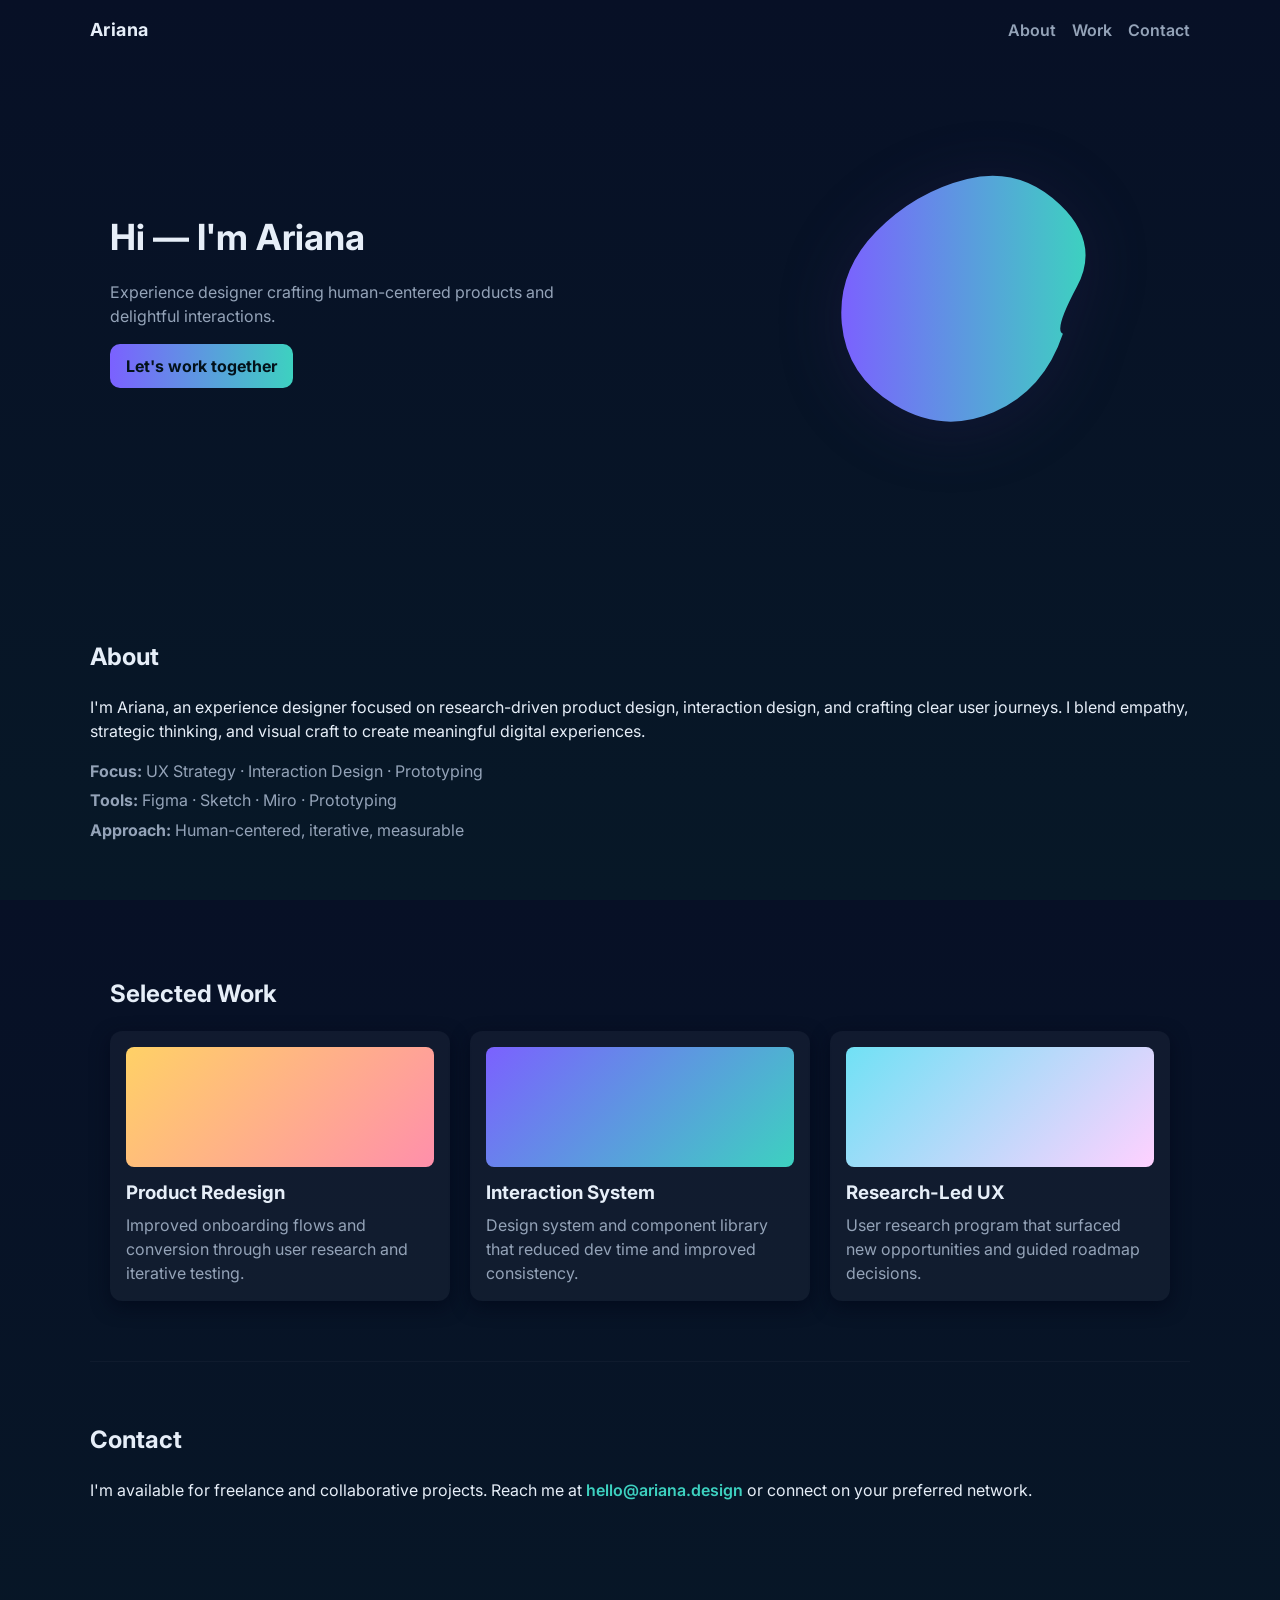
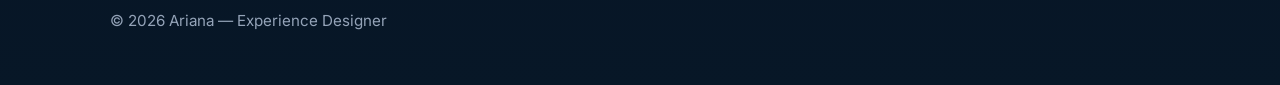
==== index.html @ f74303f0 "first commit" ====
<!doctype html>
<html lang="en">
<head>
	<meta charset="utf-8">
	<meta name="viewport" content="width=device-width, initial-scale=1">
	<title>Ariana — Experience Designer</title>
	<link href="https://fonts.googleapis.com/css2?family=Inter:wght@300;400;600;800&display=swap" rel="stylesheet">
	<link rel="stylesheet" href="css/style.css">
	<meta name="description" content="Ariana — Experience Designer. Human-centered product design, UX strategy, and interaction design.">
</head>
<body>
	<header class="site-header">
		<nav class="nav container">
			<div class="brand">Ariana</div>
			<ul class="nav-links">
				<li><a href="about.html">About</a></li>
				<li><a href="work/index.html">Work</a></li>
				<li><a href="contact.html">Contact</a></li>
			</ul>
		</nav>

		<section class="hero">
			<div class="container hero-inner">
				<div class="hero-copy">
					<h1>Hi — I'm Ariana</h1>
					<p class="lede">Experience designer crafting human-centered products and delightful interactions.</p>
					  <p><a class="btn" href="contact.html">Let's work together</a></p>
				</div>
				<div class="hero-art" aria-hidden="true">
					<svg viewBox="0 0 600 600" xmlns="http://www.w3.org/2000/svg" class="blob">
						<defs>
							<linearGradient id="g" x1="0" x2="1">
								<stop offset="0" stop-color="#7b61ff" />
								<stop offset="1" stop-color="#3dd1c0" />
							</linearGradient>
						</defs>
						<path fill="url(#g)" d="M421.5,344.5Q390,439,306,475.5Q222,512,141.5,463.5Q61,415,53,328Q45,241,110,174.5Q175,108,262,86.5Q349,65,416.5,129Q484,193,445,266Q406,339,421.5,344.5Z"/>
					</svg>
				</div>
			</div>
		</section>
	</header>

	<main>
		<section id="about" class="about container">
			<h2>About</h2>
			<p>I'm Ariana, an experience designer focused on research-driven product design, interaction design, and crafting clear user journeys. I blend empathy, strategic thinking, and visual craft to create meaningful digital experiences.</p>
			<ul class="about-list">
				<li><strong>Focus:</strong> UX Strategy · Interaction Design · Prototyping</li>
				<li><strong>Tools:</strong> Figma · Sketch · Miro · Prototyping</li>
				<li><strong>Approach:</strong> Human-centered, iterative, measurable</li>
			</ul>
		</section>

		<section id="work" class="work">
			<div class="container">
				<h2>Selected Work</h2>
				<div class="grid">
					<article class="card">
						<div class="card-visual" style="background: linear-gradient(135deg,#ffd166,#ff8fab);"></div>
						<h3>Product Redesign</h3>
						<p>Improved onboarding flows and conversion through user research and iterative testing.</p>
					</article>

					<article class="card">
						<div class="card-visual" style="background: linear-gradient(135deg,#7b61ff,#3dd1c0);"></div>
						<h3>Interaction System</h3>
						<p>Design system and component library that reduced dev time and improved consistency.</p>
					</article>

					<article class="card">
						<div class="card-visual" style="background: linear-gradient(135deg,#70e1f5,#ffd1ff);"></div>
						<h3>Research-Led UX</h3>
						<p>User research program that surfaced new opportunities and guided roadmap decisions.</p>
					</article>
				</div>
			</div>
		</section>

		<section id="contact" class="contact container">
			<h2>Contact</h2>
			<p>I'm available for freelance and collaborative projects. Reach me at <a href="mailto:hello@ariana.design">hello@ariana.design</a> or connect on your preferred network.</p>
		</section>
	</main>

	<footer class="site-footer">
		<div class="container">© <span id="year">2026</span> Ariana — Experience Designer</div>
	</footer>

</body>
</html>
---- css/style.css ----
:root{
  --bg:#0f1724;
  --card:#0b1220;
  --muted:#94a3b8;
  --accent1:#7b61ff;
  --accent2:#3dd1c0;
  --glass: rgba(255,255,255,0.04);
  --max-width:1100px;
  font-family: 'Inter', system-ui, -apple-system, 'Segoe UI', Roboto, 'Helvetica Neue', Arial;
}
*{box-sizing:border-box}
html,body{height:100%}
body{
  margin:0;
  background: linear-gradient(180deg,#071026 0%, #071827 100%);
  color:#e6eef8;
  -webkit-font-smoothing:antialiased;
  -moz-osx-font-smoothing:grayscale;
  line-height:1.5;
}
.container{max-width:var(--max-width);margin:0 auto;padding:1.25rem}
.nav{display:flex;align-items:center;justify-content:space-between;padding:1rem 0}
.brand{font-weight:700;font-size:1.125rem;letter-spacing:0.4px}
.nav-links{list-style:none;margin:0;padding:0;display:flex;gap:1rem}
.nav-links a{color:var(--muted);text-decoration:none;font-weight:600}
.nav-links a:hover{color:var(--accent2)}

.hero{padding:3rem 0 4rem}
.hero-inner{display:grid;grid-template-columns:1fr 360px;gap:2rem;align-items:center}
.hero-copy h1{font-size:2.25rem;margin:0 0 0.5rem}
.lede{color:var(--muted);max-width:48ch}
.btn{display:inline-block;padding:0.65rem 1rem;background:linear-gradient(90deg,var(--accent1),var(--accent2));color:#03121a;border-radius:10px;text-decoration:none;font-weight:700}
.btn:hover{transform:translateY(-3px)}
.hero-art{display:flex;justify-content:center}
.blob{width:100%;height:auto;max-width:360px;filter:drop-shadow(0 8px 30px rgba(40,30,80,0.35))}

.about{padding:3rem 0}
.about-list{margin:1rem 0 0;padding:0;list-style:none;color:var(--muted)}
.about-list li{margin:0.35rem 0}

.work{padding:2.5rem 0}
.grid{display:grid;grid-template-columns:repeat(3,1fr);gap:1.25rem;margin-top:1rem}
.card{background:var(--glass);border-radius:12px;padding:1rem;box-shadow:0 6px 18px rgba(2,6,23,0.6);transition:transform .28s,box-shadow .28s}
.card:hover{transform:translateY(-6px);box-shadow:0 18px 40px rgba(2,6,23,0.6)}
.card-visual{height:120px;border-radius:8px;margin-bottom:0.75rem}
.card h3{margin:0 0 0.35rem}
.card p{margin:0;color:var(--muted)}

.contact{padding:2.5rem 0;border-top:1px solid rgba(255,255,255,0.03)}
.contact a{color:var(--accent2);text-decoration:none;font-weight:600}

.site-footer{padding:2rem 0;color:var(--muted);font-size:0.95rem}

@media (max-width:900px){
  .hero-inner{grid-template-columns:1fr}
  .grid{grid-template-columns:repeat(2,1fr)}
}
@media (max-width:600px){
  .nav-links{display:none}
  .grid{grid-template-columns:1fr}
  .hero{padding:2rem 0}
  .hero-copy h1{font-size:1.6rem}
}

/* small accessibility tweak: focus states */
a:focus{outline:3px solid rgba(125,100,255,0.24);outline-offset:3px}
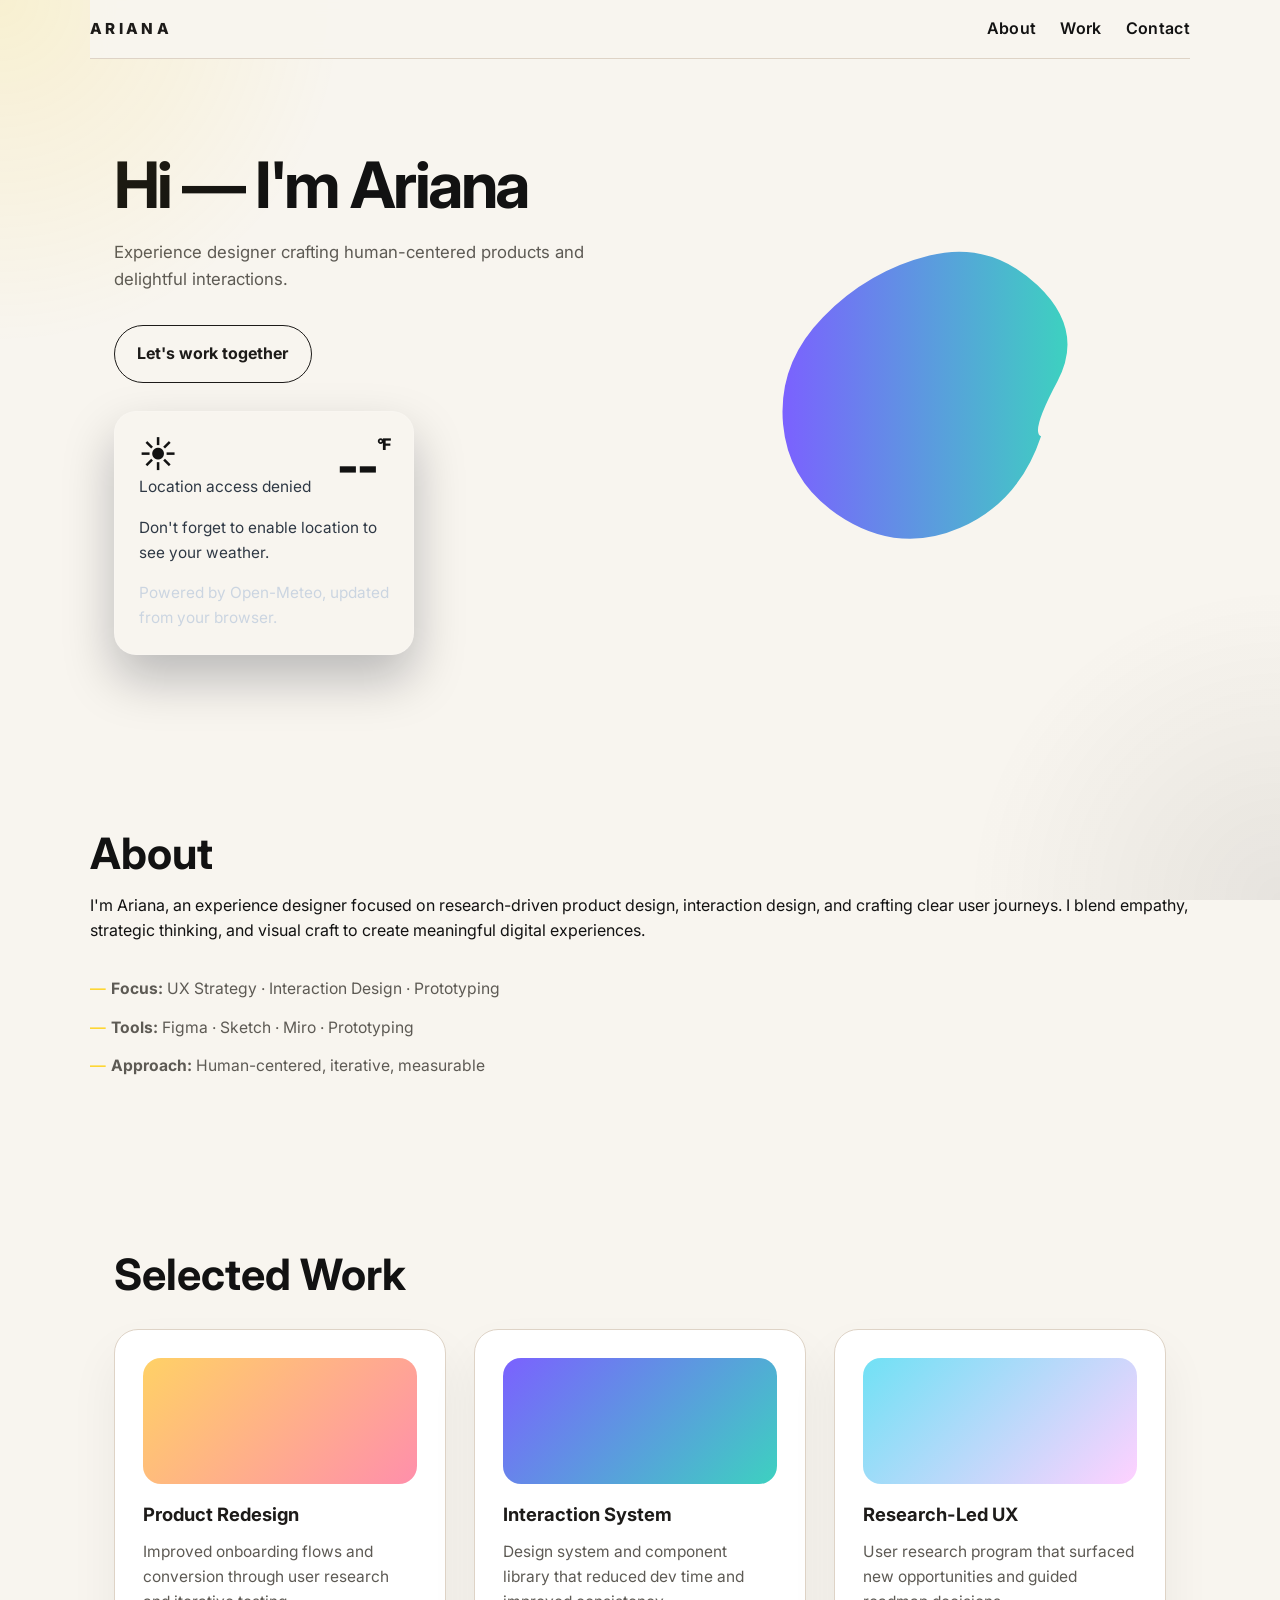
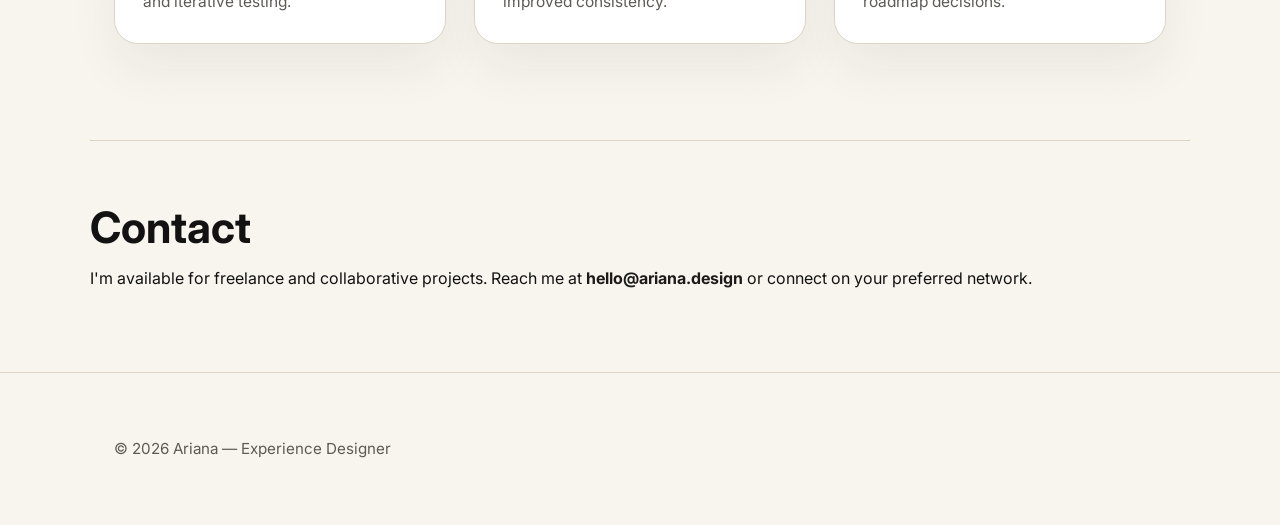
==== commit 9f2b56e8: "Update styles and add weather widget functionality" ====
--- a/index.html
+++ b/index.html
@@ -7,6 +7,18 @@
 	<link href="https://fonts.googleapis.com/css2?family=Inter:wght@300;400;600;800&display=swap" rel="stylesheet">
 	<link rel="stylesheet" href="css/style.css">
 	<meta name="description" content="Ariana — Experience Designer. Human-centered product design, UX strategy, and interaction design.">
+	<style>
+		.weather-card{background:rgba(255,255,255,.05);border:1px solid rgba(255,255,255,.08);border-radius:22px;padding:1.5rem;max-width:300px;box-shadow:0 24px 50px rgba(2,6,23,0.25);}
+		.weather-top{display:flex;justify-content:space-between;align-items:flex-start;gap:1rem;}
+		.weather-emoji{font-size:2.3rem;line-height:1;display:block;}
+		.weather-summary{color:#2f3945;font-size:0.97rem;margin-top:0.15rem;display:block;max-width:220px;}
+		.weather-temp{font-size:3rem;font-weight:800;letter-spacing:-0.04em;line-height:1;}
+		.weather-temp sup{font-size:1rem;vertical-align:text-top;}
+		#weather-location{color:#2f3945;font-size:0.96rem;margin:1rem 0 0;}
+		.weather-card p:not(#weather-location){margin:1rem 0 0;color:#cbd5e1;}
+		.weather-note{color:#94a3b8;font-size:0.78rem;margin-top:0.9rem;}
+		@media (max-width:900px){.weather-card{max-width:none;}}
+	</style>
 </head>
 <body>
 	<header class="site-header">
@@ -24,7 +36,18 @@
 				<div class="hero-copy">
 					<h1>Hi — I'm Ariana</h1>
 					<p class="lede">Experience designer crafting human-centered products and delightful interactions.</p>
-					  <p><a class="btn" href="contact.html">Let's work together</a></p>
+					<p><a class="btn" href="contact.html">Let's work together</a></p>
+					<div class="weather-card" id="weather-card">
+						<div class="weather-top">
+							<div>
+								<span class="weather-emoji" id="weather-emoji">☀️</span>
+								<span class="weather-summary" id="weather-summary">Checking the weather...</span>
+							</div>
+							<div class="weather-temp"><span id="weather-temp">--</span><sup>°F</sup></div>
+						</div>
+						<p id="weather-location">Allow location access to show your local forecast.</p>
+						<p class="weather-note">Powered by Open-Meteo, updated from your browser.</p>
+					</div>
 				</div>
 				<div class="hero-art" aria-hidden="true">
 					<svg viewBox="0 0 600 600" xmlns="http://www.w3.org/2000/svg" class="blob">
@@ -86,6 +109,78 @@
 	<footer class="site-footer">
 		<div class="container">© <span id="year">2026</span> Ariana — Experience Designer</div>
 	</footer>
+	<script>
+		(function(){
+			const status = document.getElementById('weather-summary');
+			const emoji = document.getElementById('weather-emoji');
+			const temp = document.getElementById('weather-temp');
+			const locationLine = document.getElementById('weather-location');
 
+			function updateWeather(temperature, code) {
+				if(temp) temp.textContent = Math.round(temperature);
+				if(emoji) emoji.textContent = getEmoji(code);
+				if(status) status.textContent = getLabel(code);
+			}
+
+			function setMessage(message) {
+				if(status) status.textContent = message;
+			}
+
+			function setLocation(message) {
+				if(locationLine) locationLine.textContent = message;
+			}
+
+			function getEmoji(code) {
+				if(code === 0) return '☀️';
+				if(code >= 1 && code <= 3) return '⛅';
+				if(code >= 45 && code <= 48) return '🌫️';
+				if((code >= 51 && code <= 67) || (code >= 80 && code <= 82)) return '🌧️';
+				if(code >= 71 && code <= 77) return '❄️';
+				if(code >= 95) return '⛈️';
+				return '🌤️';
+			}
+
+			function getLabel(code) {
+				if(code === 0) return 'Clear skies';
+				if(code >= 1 && code <= 3) return 'Partly cloudy';
+				if(code >= 45 && code <= 48) return 'Foggy';
+				if(code >= 51 && code <= 67) return 'Showers';
+				if(code >= 71 && code <= 77) return 'Snowy';
+				if(code >= 80 && code <= 82) return 'Rain showers';
+				if(code >= 95) return 'Thunderstorms';
+				return 'Current conditions';
+			}
+
+			if(!navigator.geolocation) {
+				setMessage('Geolocation not supported');
+				setLocation('Your browser does not support location services.');
+				return;
+			}
+
+			navigator.geolocation.getCurrentPosition(async function(position) {
+				const lat = position.coords.latitude.toFixed(4);
+				const lon = position.coords.longitude.toFixed(4);
+				setLocation(`Lat ${lat}, Lon ${lon}`);
+				try {
+					const url = `https://api.open-meteo.com/v1/forecast?latitude=${lat}&longitude=${lon}&current_weather=true&temperature_unit=fahrenheit`;
+					const response = await fetch(url);
+					const data = await response.json();
+					if(data && data.current_weather) {
+						updateWeather(data.current_weather.temperature, data.current_weather.weathercode);
+					} else {
+						setMessage('Weather unavailable');
+					}
+				} catch (error) {
+					setMessage('Unable to load weather');
+					setLocation('Try reloading or allowing location.');
+					console.error(error);
+				}
+			}, function(error) {
+				setMessage('Location access denied');
+				setLocation("Don't forget to enable location to see your weather.");
+				console.error(error);
+			}, {timeout:10000});
+		})();
+	</script>
 </body>
 </html>
--- a/css/style.css
+++ b/css/style.css
@@ -1,66 +1,93 @@
 :root{
-  --bg:#0f1724;
-  --card:#0b1220;
-  --muted:#94a3b8;
-  --accent1:#7b61ff;
-  --accent2:#3dd1c0;
-  --glass: rgba(255,255,255,0.04);
+  --bg:#f8f5ef;
+  --surface:#ffffff;
+  --surface-soft:#f4efe3;
+  --border:#ded3c6;
+  --text:#121212;
+  --muted:#5d5a54;
+  --accent:#ffce00;
+  --accent-dark:#1d1b19;
   --max-width:1100px;
-  font-family: 'Inter', system-ui, -apple-system, 'Segoe UI', Roboto, 'Helvetica Neue', Arial;
+  font-family: 'Inter', system-ui, -apple-system, 'Segoe UI', Roboto, 'Helvetica Neue', Arial, sans-serif;
 }
 *{box-sizing:border-box}
 html,body{height:100%}
 body{
   margin:0;
-  background: linear-gradient(180deg,#071026 0%, #071827 100%);
-  color:#e6eef8;
+  background:var(--bg);
+  color:var(--text);
   -webkit-font-smoothing:antialiased;
   -moz-osx-font-smoothing:grayscale;
-  line-height:1.5;
+  line-height:1.6;
 }
-.container{max-width:var(--max-width);margin:0 auto;padding:1.25rem}
-.nav{display:flex;align-items:center;justify-content:space-between;padding:1rem 0}
-.brand{font-weight:700;font-size:1.125rem;letter-spacing:0.4px}
-.nav-links{list-style:none;margin:0;padding:0;display:flex;gap:1rem}
-.nav-links a{color:var(--muted);text-decoration:none;font-weight:600}
-.nav-links a:hover{color:var(--accent2)}
+body::before{
+  content:'';
+  position:fixed;
+  inset:0;
+  background:radial-gradient(circle at top left, rgba(255,206,0,.12), transparent 22%), radial-gradient(circle at bottom right, rgba(29,27,25,.08), transparent 20%);
+  pointer-events:none;
+}
+.container{max-width:var(--max-width);margin:0 auto;padding:2rem 1.5rem}
+.nav{display:flex;align-items:center;justify-content:space-between;padding:1rem 0;border-bottom:1px solid var(--border);background:rgba(248,245,239,0.95);backdrop-filter:blur(10px);position:sticky;top:0;z-index:10}
+.brand{font-weight:800;font-size:0.95rem;letter-spacing:0.22em;text-transform:uppercase;color:var(--accent-dark)}
+.nav-links{list-style:none;margin:0;padding:0;display:flex;gap:1.5rem}
+.nav-links a{color:var(--text);text-decoration:none;font-weight:600;letter-spacing:0.02em}
+.nav-links a:hover{color:var(--accent)}
 
-.hero{padding:3rem 0 4rem}
-.hero-inner{display:grid;grid-template-columns:1fr 360px;gap:2rem;align-items:center}
-.hero-copy h1{font-size:2.25rem;margin:0 0 0.5rem}
-.lede{color:var(--muted);max-width:48ch}
-.btn{display:inline-block;padding:0.65rem 1rem;background:linear-gradient(90deg,var(--accent1),var(--accent2));color:#03121a;border-radius:10px;text-decoration:none;font-weight:700}
-.btn:hover{transform:translateY(-3px)}
-.hero-art{display:flex;justify-content:center}
-.blob{width:100%;height:auto;max-width:360px;filter:drop-shadow(0 8px 30px rgba(40,30,80,0.35))}
+.hero{padding:4rem 0 5rem}
+.hero-inner{display:grid;grid-template-columns:1fr 1fr;gap:3rem;align-items:center;}
+.hero-copy h1{font-size:4rem;line-height:0.95;margin:0;max-width:12ch;letter-spacing:-0.04em}
+.lede{color:var(--muted);max-width:44ch;font-size:1.05rem;margin:1.5rem 0 2rem;}
+.btn{display:inline-flex;align-items:center;gap:0.5rem;padding:0.95rem 1.4rem;border:1px solid var(--accent-dark);background:transparent;color:var(--accent-dark);border-radius:999px;text-decoration:none;font-weight:700;transition:transform .22s,background .22s,color .22s}
+.btn:hover{transform:translateY(-2px);background:var(--accent);color:var(--accent-dark)}
+.hero-art{display:flex;justify-content:flex-end;}
+.blob{width:100%;height:auto;max-width:420px;}
 
-.about{padding:3rem 0}
-.about-list{margin:1rem 0 0;padding:0;list-style:none;color:var(--muted)}
-.about-list li{margin:0.35rem 0}
+.weather-card{background:var(--surface);border:1px solid var(--border);border-radius:24px;padding:1.75rem;max-width:440px;box-shadow:0 30px 60px rgba(29,27,25,0.06);margin-top:1.75rem}
+.weather-top{display:flex;justify-content:space-between;align-items:flex-start;gap:1rem;}
+.weather-emoji{font-size:2.6rem;line-height:1;display:block;}
+.weather-summary{color:var(--muted);font-size:0.98rem;margin-top:0.2rem;display:block;max-width:240px;}
+.weather-temp{font-size:3.2rem;font-weight:800;letter-spacing:-0.03em;line-height:1;}
+.weather-temp sup{font-size:1.1rem;vertical-align:text-top;}
+.weather-card p{margin:1rem 0 0;color:var(--muted);font-size:0.96rem;}
+.weather-note{color:#8a8580;font-size:0.9rem;margin-top:0.9rem;}
 
-.work{padding:2.5rem 0}
-.grid{display:grid;grid-template-columns:repeat(3,1fr);gap:1.25rem;margin-top:1rem}
-.card{background:var(--glass);border-radius:12px;padding:1rem;box-shadow:0 6px 18px rgba(2,6,23,0.6);transition:transform .28s,box-shadow .28s}
-.card:hover{transform:translateY(-6px);box-shadow:0 18px 40px rgba(2,6,23,0.6)}
-.card-visual{height:120px;border-radius:8px;margin-bottom:0.75rem}
-.card h3{margin:0 0 0.35rem}
-.card p{margin:0;color:var(--muted)}
+.about, .work, .contact{padding:4rem 0}
+.section-title{font-size:0.95rem;text-transform:uppercase;letter-spacing:0.26em;color:var(--muted);margin:0 0 1rem;}
+.about h2, .work h2, .contact h2{font-size:2.7rem;margin:0 0 1rem;line-height:1.05;}
+.about-list{margin:2rem 0 0;padding:0;list-style:none;color:var(--muted)}
+.about-list li{margin:0.85rem 0;padding-left:1.3rem;position:relative;font-size:0.98rem}
+.about-list li:before{content:'—';position:absolute;left:0;top:0;color:var(--accent)}
 
-.contact{padding:2.5rem 0;border-top:1px solid rgba(255,255,255,0.03)}
-.contact a{color:var(--accent2);text-decoration:none;font-weight:600}
+.work .grid{display:grid;grid-template-columns:repeat(3,minmax(0,1fr));gap:1.75rem;margin-top:2rem}
+.card{background:var(--surface);border:1px solid var(--border);border-radius:20px;padding:1.75rem;box-shadow:0 25px 50px rgba(29,27,25,0.06);transition:transform .28s,box-shadow .28s;border-radius:24px}
+.card:hover{transform:translateY(-6px);box-shadow:0 30px 60px rgba(29,27,25,0.12)}
+.card-visual{height:126px;border-radius:18px;margin-bottom:1rem}
+.card h3{margin:0 0 0.65rem;font-size:1.15rem;color:var(--accent-dark)}
+.card p{margin:0;color:var(--muted);font-size:0.97rem;}
 
-.site-footer{padding:2rem 0;color:var(--muted);font-size:0.95rem}
+.contact{border-top:1px solid var(--border)}
+.contact a{color:var(--accent-dark);text-decoration:none;font-weight:700}
+.contact a:hover{color:var(--accent)}
 
-@media (max-width:900px){
+.site-footer{padding:2rem 0;color:var(--muted);font-size:0.95rem;border-top:1px solid var(--border);background:transparent;}
+
+@media (max-width:1000px){
   .hero-inner{grid-template-columns:1fr}
-  .grid{grid-template-columns:repeat(2,1fr)}
+  .hero-copy h1{font-size:3.2rem;}
+  .work .grid{grid-template-columns:repeat(2,minmax(0,1fr));}
 }
-@media (max-width:600px){
+@media (max-width:700px){
+  .container{padding:1.25rem}
   .nav-links{display:none}
-  .grid{grid-template-columns:1fr}
-  .hero{padding:2rem 0}
-  .hero-copy h1{font-size:1.6rem}
+  .hero{padding:3rem 0 4rem}
+  .hero-copy h1{font-size:2.6rem;}
+  .work .grid{grid-template-columns:1fr;}
+}
+@media (max-width:500px){
+  .weather-card{padding:1.25rem;}
+  .weather-top{flex-direction:column;align-items:flex-start;}
+  .weather-temp{font-size:2.4rem;}
 }
 
-/* small accessibility tweak: focus states */
-a:focus{outline:3px solid rgba(125,100,255,0.24);outline-offset:3px}
+a:focus{outline:3px solid rgba(255,206,0,0.4);outline-offset:3px}
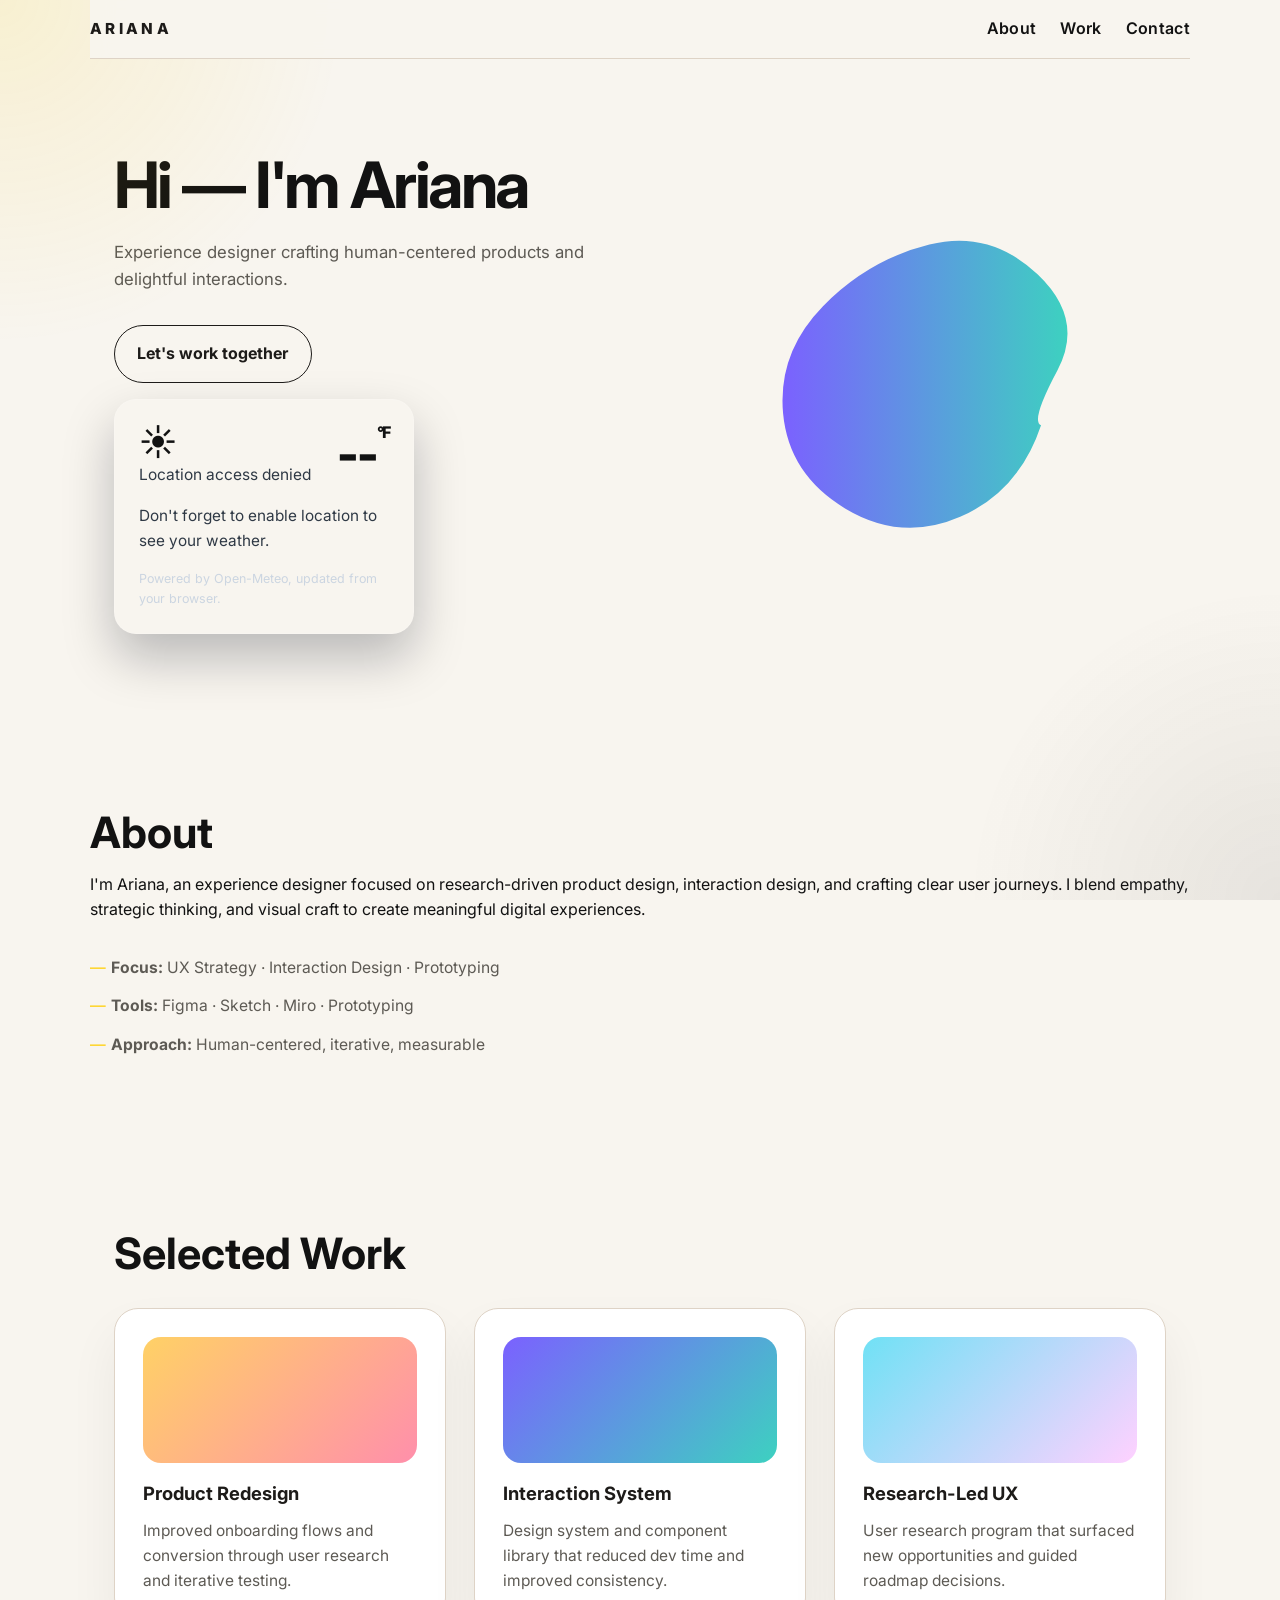
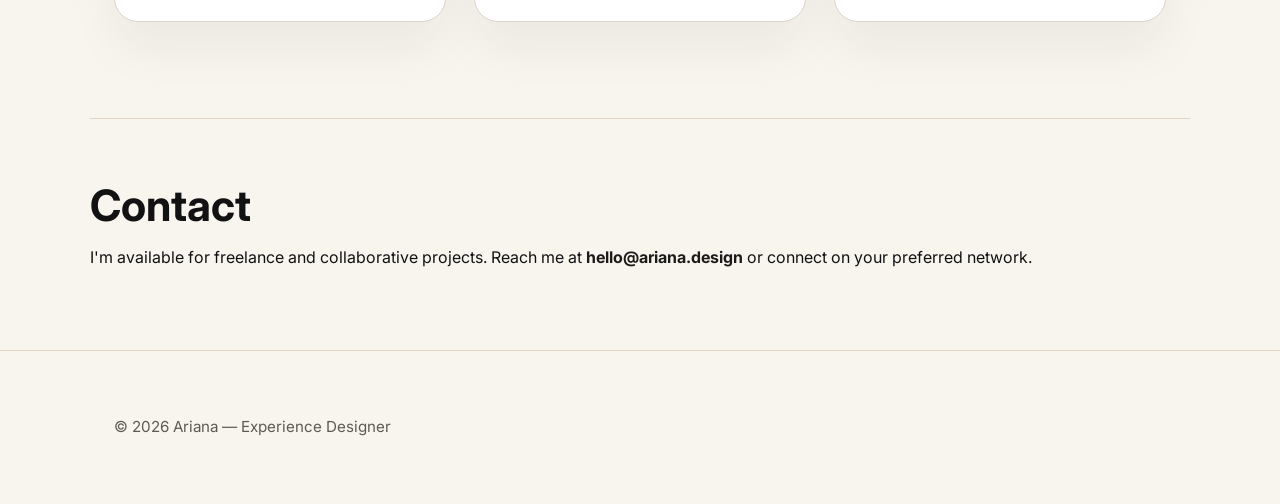
==== commit 39b2d02b: "refactor into separate files and commit" ====
--- a/index.html
+++ b/index.html
@@ -7,18 +7,6 @@
 	<link href="https://fonts.googleapis.com/css2?family=Inter:wght@300;400;600;800&display=swap" rel="stylesheet">
 	<link rel="stylesheet" href="css/style.css">
 	<meta name="description" content="Ariana — Experience Designer. Human-centered product design, UX strategy, and interaction design.">
-	<style>
-		.weather-card{background:rgba(255,255,255,.05);border:1px solid rgba(255,255,255,.08);border-radius:22px;padding:1.5rem;max-width:300px;box-shadow:0 24px 50px rgba(2,6,23,0.25);}
-		.weather-top{display:flex;justify-content:space-between;align-items:flex-start;gap:1rem;}
-		.weather-emoji{font-size:2.3rem;line-height:1;display:block;}
-		.weather-summary{color:#2f3945;font-size:0.97rem;margin-top:0.15rem;display:block;max-width:220px;}
-		.weather-temp{font-size:3rem;font-weight:800;letter-spacing:-0.04em;line-height:1;}
-		.weather-temp sup{font-size:1rem;vertical-align:text-top;}
-		#weather-location{color:#2f3945;font-size:0.96rem;margin:1rem 0 0;}
-		.weather-card p:not(#weather-location){margin:1rem 0 0;color:#cbd5e1;}
-		.weather-note{color:#94a3b8;font-size:0.78rem;margin-top:0.9rem;}
-		@media (max-width:900px){.weather-card{max-width:none;}}
-	</style>
 </head>
 <body>
 	<header class="site-header">
@@ -109,78 +97,6 @@
 	<footer class="site-footer">
 		<div class="container">© <span id="year">2026</span> Ariana — Experience Designer</div>
 	</footer>
-	<script>
-		(function(){
-			const status = document.getElementById('weather-summary');
-			const emoji = document.getElementById('weather-emoji');
-			const temp = document.getElementById('weather-temp');
-			const locationLine = document.getElementById('weather-location');
-
-			function updateWeather(temperature, code) {
-				if(temp) temp.textContent = Math.round(temperature);
-				if(emoji) emoji.textContent = getEmoji(code);
-				if(status) status.textContent = getLabel(code);
-			}
-
-			function setMessage(message) {
-				if(status) status.textContent = message;
-			}
-
-			function setLocation(message) {
-				if(locationLine) locationLine.textContent = message;
-			}
-
-			function getEmoji(code) {
-				if(code === 0) return '☀️';
-				if(code >= 1 && code <= 3) return '⛅';
-				if(code >= 45 && code <= 48) return '🌫️';
-				if((code >= 51 && code <= 67) || (code >= 80 && code <= 82)) return '🌧️';
-				if(code >= 71 && code <= 77) return '❄️';
-				if(code >= 95) return '⛈️';
-				return '🌤️';
-			}
-
-			function getLabel(code) {
-				if(code === 0) return 'Clear skies';
-				if(code >= 1 && code <= 3) return 'Partly cloudy';
-				if(code >= 45 && code <= 48) return 'Foggy';
-				if(code >= 51 && code <= 67) return 'Showers';
-				if(code >= 71 && code <= 77) return 'Snowy';
-				if(code >= 80 && code <= 82) return 'Rain showers';
-				if(code >= 95) return 'Thunderstorms';
-				return 'Current conditions';
-			}
-
-			if(!navigator.geolocation) {
-				setMessage('Geolocation not supported');
-				setLocation('Your browser does not support location services.');
-				return;
-			}
-
-			navigator.geolocation.getCurrentPosition(async function(position) {
-				const lat = position.coords.latitude.toFixed(4);
-				const lon = position.coords.longitude.toFixed(4);
-				setLocation(`Lat ${lat}, Lon ${lon}`);
-				try {
-					const url = `https://api.open-meteo.com/v1/forecast?latitude=${lat}&longitude=${lon}&current_weather=true&temperature_unit=fahrenheit`;
-					const response = await fetch(url);
-					const data = await response.json();
-					if(data && data.current_weather) {
-						updateWeather(data.current_weather.temperature, data.current_weather.weathercode);
-					} else {
-						setMessage('Weather unavailable');
-					}
-				} catch (error) {
-					setMessage('Unable to load weather');
-					setLocation('Try reloading or allowing location.');
-					console.error(error);
-				}
-			}, function(error) {
-				setMessage('Location access denied');
-				setLocation("Don't forget to enable location to see your weather.");
-				console.error(error);
-			}, {timeout:10000});
-		})();
-	</script>
+	<script src="js/app.js" defer></script>
 </body>
 </html>
--- a/css/style.css
+++ b/css/style.css
@@ -43,14 +43,15 @@
 .hero-art{display:flex;justify-content:flex-end;}
 .blob{width:100%;height:auto;max-width:420px;}
 
-.weather-card{background:var(--surface);border:1px solid var(--border);border-radius:24px;padding:1.75rem;max-width:440px;box-shadow:0 30px 60px rgba(29,27,25,0.06);margin-top:1.75rem}
+.weather-card{background:rgba(255,255,255,.05);border:1px solid rgba(255,255,255,.08);border-radius:22px;padding:1.5rem;max-width:300px;box-shadow:0 24px 50px rgba(2,6,23,0.25);}
 .weather-top{display:flex;justify-content:space-between;align-items:flex-start;gap:1rem;}
-.weather-emoji{font-size:2.6rem;line-height:1;display:block;}
-.weather-summary{color:var(--muted);font-size:0.98rem;margin-top:0.2rem;display:block;max-width:240px;}
-.weather-temp{font-size:3.2rem;font-weight:800;letter-spacing:-0.03em;line-height:1;}
-.weather-temp sup{font-size:1.1rem;vertical-align:text-top;}
-.weather-card p{margin:1rem 0 0;color:var(--muted);font-size:0.96rem;}
-.weather-note{color:#8a8580;font-size:0.9rem;margin-top:0.9rem;}
+.weather-emoji{font-size:2.3rem;line-height:1;display:block;}
+.weather-summary{color:#2f3945;font-size:0.97rem;margin-top:0.15rem;display:block;max-width:220px;}
+.weather-temp{font-size:3rem;font-weight:800;letter-spacing:-0.04em;line-height:1;}
+.weather-temp sup{font-size:1rem;vertical-align:text-top;}
+#weather-location{color:#2f3945;font-size:0.96rem;margin:1rem 0 0;}
+.weather-card p:not(#weather-location){margin:1rem 0 0;color:#cbd5e1;}
+.weather-note{color:#94a3b8;font-size:0.78rem;margin-top:0.9rem;}
 
 .about, .work, .contact{padding:4rem 0}
 .section-title{font-size:0.95rem;text-transform:uppercase;letter-spacing:0.26em;color:var(--muted);margin:0 0 1rem;}
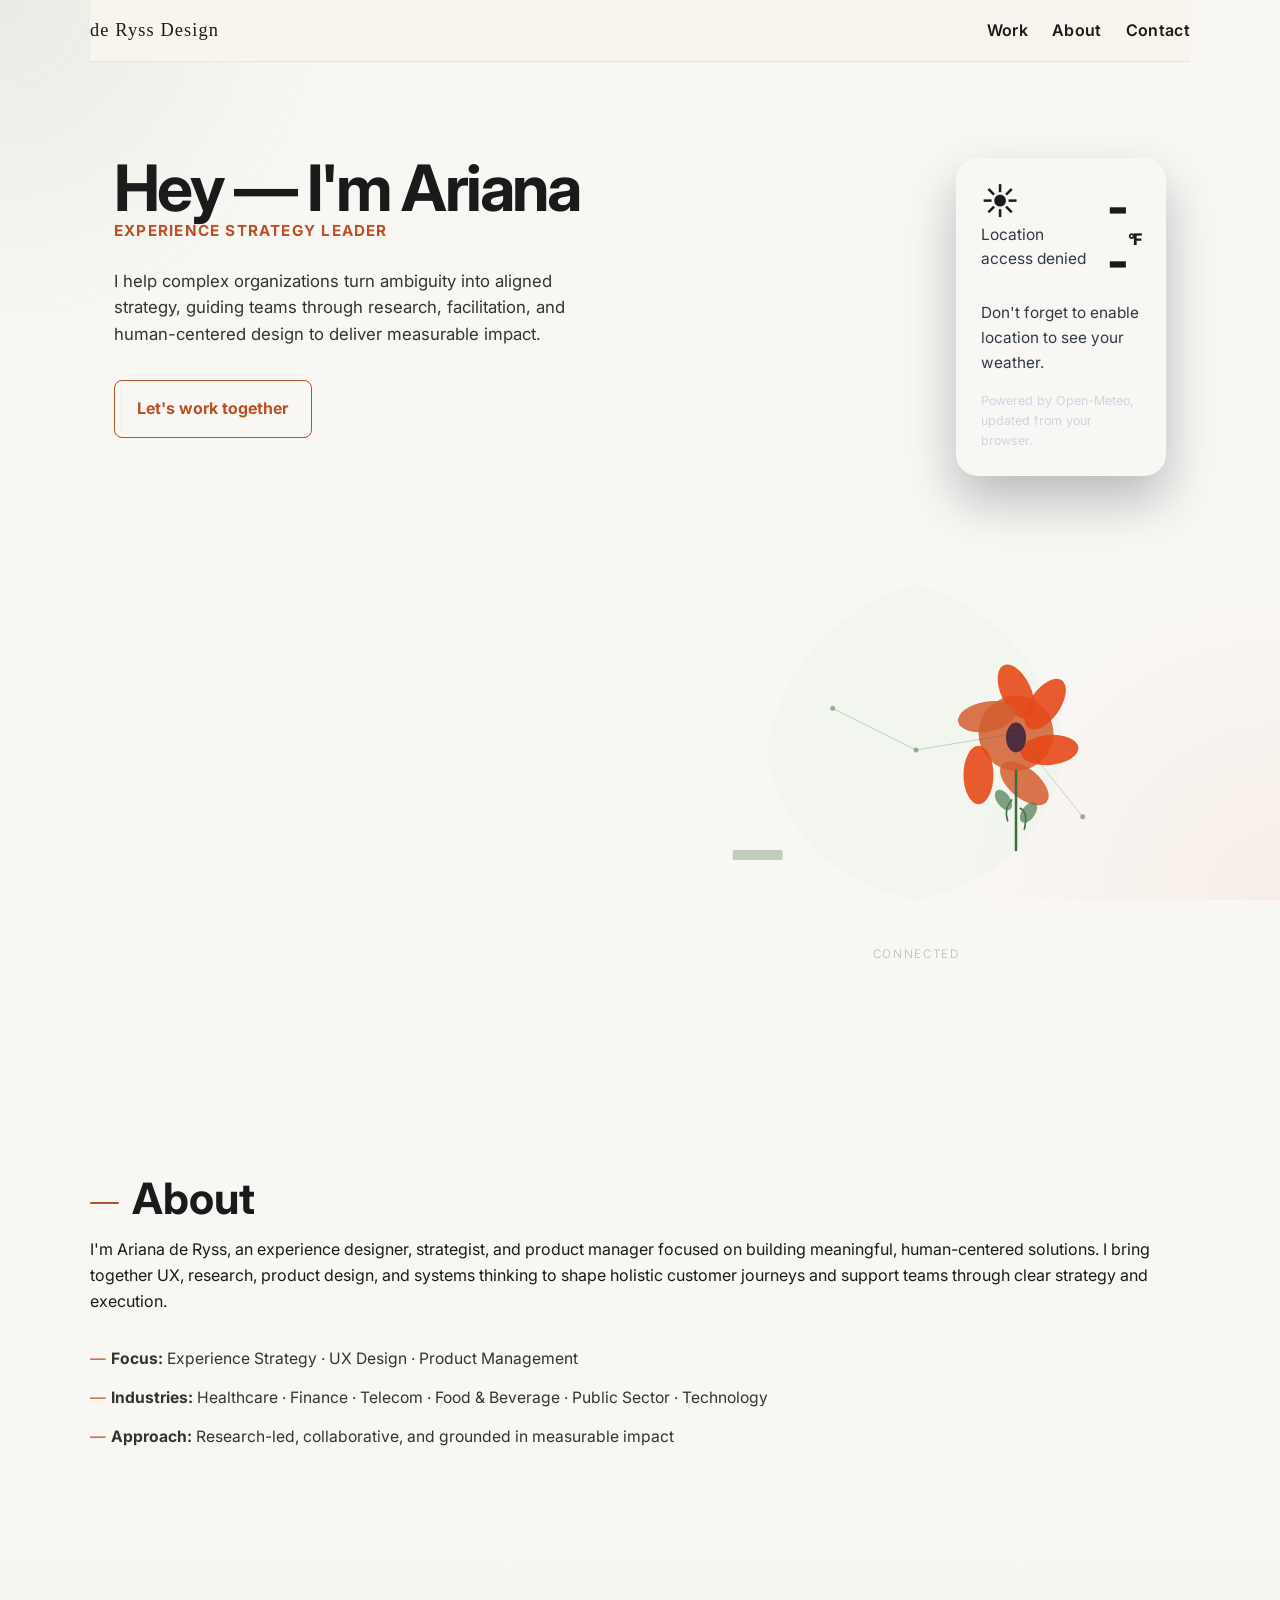
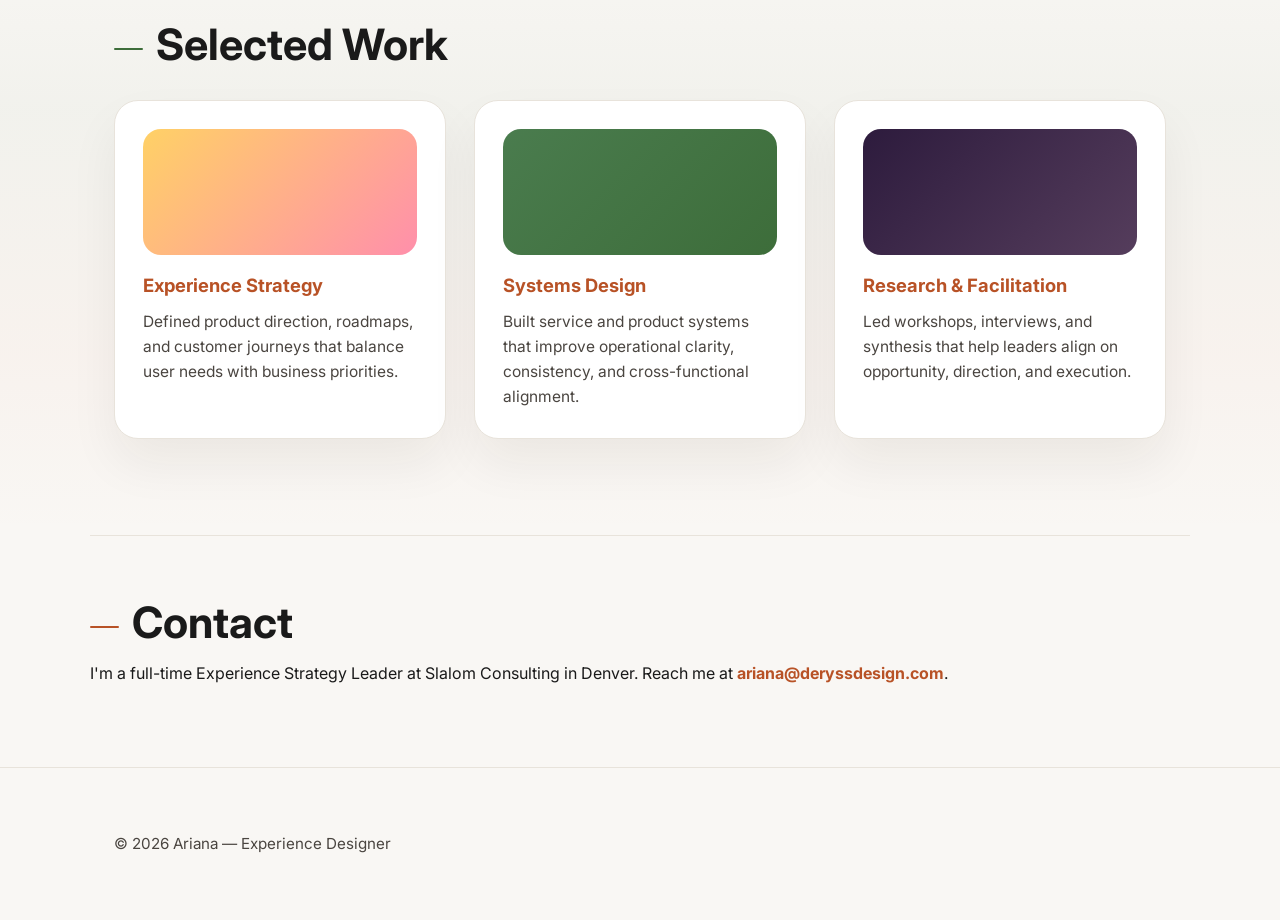
==== commit 8669dbb2: "Refactor site structure and content for improved branding and accessibility - Updated site title and" ====
--- a/index.html
+++ b/index.html
@@ -6,15 +6,15 @@
 	<title>Ariana — Experience Designer</title>
 	<link href="https://fonts.googleapis.com/css2?family=Inter:wght@300;400;600;800&display=swap" rel="stylesheet">
 	<link rel="stylesheet" href="css/style.css">
-	<meta name="description" content="Ariana — Experience Designer. Human-centered product design, UX strategy, and interaction design.">
+	<meta name="description" content="Ariana de Ryss is an experience designer, strategist, and product manager creating human-centered solutions across complex organizations.">
 </head>
 <body>
 	<header class="site-header">
 		<nav class="nav container">
-			<div class="brand">Ariana</div>
+			<a href="index.html" class="brand">de Ryss Design</a>
 			<ul class="nav-links">
+				<li><a href="work/index.html">Work</a></li>
 				<li><a href="about.html">About</a></li>
-				<li><a href="work/index.html">Work</a></li>
 				<li><a href="contact.html">Contact</a></li>
 			</ul>
 		</nav>
@@ -22,9 +22,12 @@
 		<section class="hero">
 			<div class="container hero-inner">
 				<div class="hero-copy">
-					<h1>Hi — I'm Ariana</h1>
-					<p class="lede">Experience designer crafting human-centered products and delightful interactions.</p>
+					<h1>Hey — I'm Ariana</h1>
+				<p class="role">Experience Strategy Leader</p>
+				<p class="lede">I help complex organizations turn ambiguity into aligned strategy, guiding teams through research, facilitation, and human-centered design to deliver measurable impact.</p>
 					<p><a class="btn" href="contact.html">Let's work together</a></p>
+				</div>
+				<div class="hero-art" aria-hidden="true">
 					<div class="weather-card" id="weather-card">
 						<div class="weather-top">
 							<div>
@@ -36,16 +39,74 @@
 						<p id="weather-location">Allow location access to show your local forecast.</p>
 						<p class="weather-note">Powered by Open-Meteo, updated from your browser.</p>
 					</div>
-				</div>
-				<div class="hero-art" aria-hidden="true">
 					<svg viewBox="0 0 600 600" xmlns="http://www.w3.org/2000/svg" class="blob">
 						<defs>
-							<linearGradient id="g" x1="0" x2="1">
-								<stop offset="0" stop-color="#7b61ff" />
-								<stop offset="1" stop-color="#3dd1c0" />
-							</linearGradient>
+							<style>
+								@keyframes drift {
+									0%, 100% { transform: translate(0, 0) rotate(0deg); }
+									33% { transform: translate(8px, -12px) rotate(3deg); }
+									66% { transform: translate(-6px, 8px) rotate(-2deg); }
+								}
+								@keyframes float {
+									0%, 100% { transform: translateY(0px); }
+									50% { transform: translateY(-15px); }
+								}
+								@keyframes grow {
+									0%, 100% { r: 3px; }
+									50% { r: 5px; }
+								}
+								@keyframes pulse {
+									0%, 100% { opacity: 0.6; }
+									50% { opacity: 1; }
+								}
+								.organic { animation: drift 8s ease-in-out infinite; }
+								.connector { animation: float 6s ease-in-out infinite; }
+								.accent { animation: pulse 4s ease-in-out infinite; }
+								.dot { animation: grow 3s ease-in-out infinite; }
+							</style>
 						</defs>
-						<path fill="url(#g)" d="M421.5,344.5Q390,439,306,475.5Q222,512,141.5,463.5Q61,415,53,328Q45,241,110,174.5Q175,108,262,86.5Q349,65,416.5,129Q484,193,445,266Q406,339,421.5,344.5Z"/>
+						
+						<!-- Background organic blob (light green) -->
+						<path class="organic" d="M 300 100 Q 450 150 480 300 Q 450 450 300 480 Q 150 450 120 300 Q 150 150 300 100 Z" fill="#e8f5e9" opacity="0.4" />
+						
+						<!-- Poppy flower circle (deep orange) -->
+						<circle class="connector" cx="420" cy="280" r="45" fill="#d35d2f" opacity="0.85" />
+						
+						<!-- Poppy petals with variation -->
+						<ellipse class="organic" cx="420" cy="230" rx="18" ry="35" fill="#e64a19" opacity="0.9" transform="rotate(-25 420 230)" />
+						<ellipse class="organic" cx="455" cy="245" rx="18" ry="35" fill="#e64a19" opacity="0.9" transform="rotate(35 455 245)" />
+						<ellipse class="organic" cx="460" cy="300" rx="18" ry="35" fill="#e64a19" opacity="0.9" transform="rotate(85 460 300)" />
+						<ellipse class="organic" cx="430" cy="340" rx="18" ry="35" fill="#d35d2f" opacity="0.85" transform="rotate(130 430 340)" />
+						<ellipse class="organic" cx="375" cy="330" rx="18" ry="35" fill="#e64a19" opacity="0.9" transform="rotate(180 375 330)" />
+						<ellipse class="organic" cx="385" cy="260" rx="18" ry="35" fill="#d35d2f" opacity="0.85" transform="rotate(-100 385 260)" />
+						
+						<!-- Seed pod (deep purple) -->
+						<ellipse cx="420" cy="285" rx="12" ry="18" fill="#2d1b3d" opacity="0.8" />
+						
+						<!-- Green stem -->
+						<line x1="420" y1="325" x2="420" y2="420" stroke="#3d6d3a" stroke-width="3" stroke-linecap="round" />
+						<path d="M 415 360 Q 405 370 410 385" stroke="#3d6d3a" stroke-width="2" fill="none" stroke-linecap="round" />
+						<path d="M 425 370 Q 435 375 430 395" stroke="#3d6d3a" stroke-width="2" fill="none" stroke-linecap="round" />
+						
+						<!-- Leaves on stem -->
+						<ellipse cx="405" cy="360" rx="8" ry="14" fill="#4a7c4e" opacity="0.7" transform="rotate(-35 405 360)" />
+						<ellipse cx="435" cy="375" rx="8" ry="14" fill="#4a7c4e" opacity="0.7" transform="rotate(35 435 375)" />
+						
+						<!-- Geometric connecting lines (representing networks/connections) -->
+						<line x1="300" y1="300" x2="420" y2="280" stroke="#3d6d3a" stroke-width="1" opacity="0.3" />
+						<line x1="420" y1="280" x2="500" y2="380" stroke="#3d6d3a" stroke-width="1" opacity="0.3" />
+						<line x1="200" y1="250" x2="300" y2="300" stroke="#3d6d3a" stroke-width="1" opacity="0.3" />
+						
+						<!-- Accent dots (nodes) -->
+						<circle class="dot" cx="300" cy="300" r="3" fill="#3d6d3a" opacity="0.5" />
+						<circle class="dot" cx="200" cy="250" r="3" fill="#3d6d3a" opacity="0.5" />
+						<circle class="dot" cx="500" cy="380" r="3" fill="#3d6d3a" opacity="0.5" />
+						
+						<!-- Geometric rectangle element (modern, Scandinavian) -->
+						<rect class="accent" x="80" y="420" width="60" height="12" fill="#3d6d3a" opacity="0.3" rx="2" />
+						
+						<!-- Typography/text element (subtle) -->
+						<text x="300" y="550" font-family="Inter, sans-serif" font-size="14" font-weight="300" text-anchor="middle" fill="#3d6d3a" opacity="0.4" letter-spacing="2">CONNECTED</text>
 					</svg>
 				</div>
 			</div>
@@ -55,11 +116,11 @@
 	<main>
 		<section id="about" class="about container">
 			<h2>About</h2>
-			<p>I'm Ariana, an experience designer focused on research-driven product design, interaction design, and crafting clear user journeys. I blend empathy, strategic thinking, and visual craft to create meaningful digital experiences.</p>
+			<p>I'm Ariana de Ryss, an experience designer, strategist, and product manager focused on building meaningful, human-centered solutions. I bring together UX, research, product design, and systems thinking to shape holistic customer journeys and support teams through clear strategy and execution.</p>
 			<ul class="about-list">
-				<li><strong>Focus:</strong> UX Strategy · Interaction Design · Prototyping</li>
-				<li><strong>Tools:</strong> Figma · Sketch · Miro · Prototyping</li>
-				<li><strong>Approach:</strong> Human-centered, iterative, measurable</li>
+				<li><strong>Focus:</strong> Experience Strategy · UX Design · Product Management</li>
+				<li><strong>Industries:</strong> Healthcare · Finance · Telecom · Food & Beverage · Public Sector · Technology</li>
+				<li><strong>Approach:</strong> Research-led, collaborative, and grounded in measurable impact</li>
 			</ul>
 		</section>
 
@@ -69,20 +130,20 @@
 				<div class="grid">
 					<article class="card">
 						<div class="card-visual" style="background: linear-gradient(135deg,#ffd166,#ff8fab);"></div>
-						<h3>Product Redesign</h3>
-						<p>Improved onboarding flows and conversion through user research and iterative testing.</p>
+						<h3>Experience Strategy</h3>
+						<p>Defined product direction, roadmaps, and customer journeys that balance user needs with business priorities.</p>
 					</article>
 
 					<article class="card">
-						<div class="card-visual" style="background: linear-gradient(135deg,#7b61ff,#3dd1c0);"></div>
-						<h3>Interaction System</h3>
-						<p>Design system and component library that reduced dev time and improved consistency.</p>
-					</article>
+					<div class="card-visual" style="background: linear-gradient(135deg,#4a7c4e,#3d6d3a);"></div>
+					<h3>Systems Design</h3>
+					<p>Built service and product systems that improve operational clarity, consistency, and cross-functional alignment.</p>
+				</article>
 
-					<article class="card">
-						<div class="card-visual" style="background: linear-gradient(135deg,#70e1f5,#ffd1ff);"></div>
-						<h3>Research-Led UX</h3>
-						<p>User research program that surfaced new opportunities and guided roadmap decisions.</p>
+				<article class="card">
+					<div class="card-visual" style="background: linear-gradient(135deg,#2d1b3d,#553d5c);"></div>
+						<h3>Research & Facilitation</h3>
+						<p>Led workshops, interviews, and synthesis that help leaders align on opportunity, direction, and execution.</p>
 					</article>
 				</div>
 			</div>
@@ -90,7 +151,7 @@
 
 		<section id="contact" class="contact container">
 			<h2>Contact</h2>
-			<p>I'm available for freelance and collaborative projects. Reach me at <a href="mailto:hello@ariana.design">hello@ariana.design</a> or connect on your preferred network.</p>
+		<p>I'm a full-time Experience Strategy Leader at Slalom Consulting in Denver. Reach me at <a href="mailto:ariana@deryssdesign.com">ariana@deryssdesign.com</a>.</p>
 		</section>
 	</main>
 
--- a/css/style.css
+++ b/css/style.css
@@ -1,12 +1,15 @@
 :root{
-  --bg:#f8f5ef;
+  --bg:#f9f7f4;
   --surface:#ffffff;
-  --surface-soft:#f4efe3;
-  --border:#ded3c6;
-  --text:#121212;
-  --muted:#5d5a54;
-  --accent:#ffce00;
+  --surface-soft:#f4f1ec;
+  --border:#e8e3db;
+  --text:#1a1a1a;
+  --muted:#4a4540;
+  --accent:#b85226;
+  --accent-alt:#3d6d3a;
   --accent-dark:#1d1b19;
+  --green-light:#e8f5e9;
+  --green-dark:#2d5016;
   --max-width:1100px;
   font-family: 'Inter', system-ui, -apple-system, 'Segoe UI', Roboto, 'Helvetica Neue', Arial, sans-serif;
 }
@@ -24,26 +27,29 @@
   content:'';
   position:fixed;
   inset:0;
-  background:radial-gradient(circle at top left, rgba(255,206,0,.12), transparent 22%), radial-gradient(circle at bottom right, rgba(29,27,25,.08), transparent 20%);
+  background:radial-gradient(circle at top left, rgba(61,109,58,.08), transparent 22%), radial-gradient(circle at bottom right, rgba(211,93,47,.06), transparent 20%);
   pointer-events:none;
 }
 .container{max-width:var(--max-width);margin:0 auto;padding:2rem 1.5rem}
 .nav{display:flex;align-items:center;justify-content:space-between;padding:1rem 0;border-bottom:1px solid var(--border);background:rgba(248,245,239,0.95);backdrop-filter:blur(10px);position:sticky;top:0;z-index:10}
-.brand{font-weight:800;font-size:0.95rem;letter-spacing:0.22em;text-transform:uppercase;color:var(--accent-dark)}
+.brand{font-family:'Bodoni MT', 'Garamond', serif;font-weight:400;font-size:1.15rem;letter-spacing:0.06em;color:var(--text);text-decoration:none;display:inline-block;}
+.brand:hover{color:var(--accent);}
 .nav-links{list-style:none;margin:0;padding:0;display:flex;gap:1.5rem}
 .nav-links a{color:var(--text);text-decoration:none;font-weight:600;letter-spacing:0.02em}
 .nav-links a:hover{color:var(--accent)}
 
 .hero{padding:4rem 0 5rem}
-.hero-inner{display:grid;grid-template-columns:1fr 1fr;gap:3rem;align-items:center;}
+.hero-inner{display:grid;grid-template-columns:1fr 1fr;gap:3rem;align-items:start;}
 .hero-copy h1{font-size:4rem;line-height:0.95;margin:0;max-width:12ch;letter-spacing:-0.04em}
-.lede{color:var(--muted);max-width:44ch;font-size:1.05rem;margin:1.5rem 0 2rem;}
-.btn{display:inline-flex;align-items:center;gap:0.5rem;padding:0.95rem 1.4rem;border:1px solid var(--accent-dark);background:transparent;color:var(--accent-dark);border-radius:999px;text-decoration:none;font-weight:700;transition:transform .22s,background .22s,color .22s}
-.btn:hover{transform:translateY(-2px);background:var(--accent);color:var(--accent-dark)}
-.hero-art{display:flex;justify-content:flex-end;}
-.blob{width:100%;height:auto;max-width:420px;}
+.role{color:var(--accent);font-size:0.95rem;font-weight:700;letter-spacing:0.08em;text-transform:uppercase;margin:0 0 0.75rem;}
+.role-subtitle{color:var(--accent-alt);font-size:0.98rem;font-weight:600;margin:0 0 1rem;max-width:50ch;}
+.lede{color:#333333;max-width:44ch;font-size:1.05rem;margin:1.5rem 0 2rem;}
+.btn{display:inline-flex;align-items:center;gap:0.5rem;padding:0.95rem 1.4rem;border:1px solid var(--accent);background:transparent;color:var(--accent);border-radius:8px;text-decoration:none;font-weight:700;transition:transform .22s,background .22s,color .22s}
+.btn:hover{transform:translateY(-2px);background:var(--accent);color:#ffffff}
+.hero-art{display:flex;flex-direction:column;align-items:flex-end;gap:1.5rem;justify-content:flex-start;position:sticky;top:6.5rem;align-self:start;}
+.blob{width:100%;height:auto;max-width:500px;}
 
-.weather-card{background:rgba(255,255,255,.05);border:1px solid rgba(255,255,255,.08);border-radius:22px;padding:1.5rem;max-width:300px;box-shadow:0 24px 50px rgba(2,6,23,0.25);}
+.weather-card{background:rgba(255,255,255,.05);border:1px solid rgba(255,255,255,.08);border-radius:22px;padding:1.5rem;max-width:210px;box-shadow:0 24px 50px rgba(2,6,23,0.25);position:sticky;top:6.5rem;align-self:start;margin-left:auto;}
 .weather-top{display:flex;justify-content:space-between;align-items:flex-start;gap:1rem;}
 .weather-emoji{font-size:2.3rem;line-height:1;display:block;}
 .weather-summary{color:#2f3945;font-size:0.97rem;margin-top:0.15rem;display:block;max-width:220px;}
@@ -56,20 +62,46 @@
 .about, .work, .contact{padding:4rem 0}
 .section-title{font-size:0.95rem;text-transform:uppercase;letter-spacing:0.26em;color:var(--muted);margin:0 0 1rem;}
 .about h2, .work h2, .contact h2{font-size:2.7rem;margin:0 0 1rem;line-height:1.05;}
+.about h2::before{content:'';display:inline-block;width:1.8rem;height:2px;background:var(--accent);margin-right:0.8rem;border-radius:1px;vertical-align:middle;}
+.work h2::before{content:'';display:inline-block;width:1.8rem;height:2px;background:var(--accent-alt);margin-right:0.8rem;border-radius:1px;vertical-align:middle;}
+.contact h2::before{content:'';display:inline-block;width:1.8rem;height:2px;background:var(--accent);margin-right:0.8rem;border-radius:1px;vertical-align:middle;}
 .about-list{margin:2rem 0 0;padding:0;list-style:none;color:var(--muted)}
-.about-list li{margin:0.85rem 0;padding-left:1.3rem;position:relative;font-size:0.98rem}
+.about-list li{margin:0.85rem 0;padding-left:1.3rem;position:relative;font-size:0.98rem;color:#333333;}
 .about-list li:before{content:'—';position:absolute;left:0;top:0;color:var(--accent)}
 
+.about-page{padding-top:3rem}
+.about-intro{display:grid;grid-template-columns:320px 1fr;gap:2rem;align-items:start;margin-bottom:2rem}
+.about-portrait-card{background:var(--surface);border:1px solid var(--border);border-radius:24px;padding:1rem;box-shadow:0 25px 50px rgba(29,27,25,0.06)}
+.about-portrait{display:block;width:100%;height:auto;border-radius:18px;aspect-ratio:3/4;object-fit:cover;background:var(--surface-soft)}
+.portrait-caption{margin:0.85rem 0 0;color:var(--muted);font-size:0.92rem;letter-spacing:0.04em;text-transform:uppercase}
+.about-copy h1{font-size:3rem;line-height:1;letter-spacing:-0.04em;margin:0 0 1.25rem;max-width:12ch}
+.about-copy p{max-width:66ch}
+.about-detail-grid{display:grid;grid-template-columns:repeat(2,minmax(0,1fr));gap:1.5rem;margin:2rem 0}
+.about-panel{background:var(--surface);border:1px solid var(--border);border-radius:24px;padding:1.5rem;box-shadow:0 25px 50px rgba(29,27,25,0.05)}
+.about-panel h2{font-size:1.45rem;margin:0 0 0.9rem;line-height:1.15}
+.about-panel p{margin:0 0 1rem;color:#333333;}
+.about-panel p:last-child{margin-bottom:0}
+.about-clients p{margin-bottom:1rem}
+.about-superpowers{background:rgba(61,109,58,.05);border:1px solid rgba(61,109,58,.2)}
+.about-superpowers h2{color:var(--accent-alt)}
+.about-panel strong{color:var(--accent)}
+.client-grid{display:flex;flex-wrap:wrap;gap:0.7rem}
+.client-grid span{display:inline-flex;align-items:center;padding:0.55rem 0.8rem;border-radius:999px;border:1px solid var(--border);background:var(--surface-soft);font-size:0.92rem;font-weight:600;color:var(--accent)}
+.client-logos{gap:1.2rem;align-items:center;justify-content:flex-start;}
+.client-logos img{height:40px;width:auto;max-width:120px;object-fit:contain;filter:grayscale(100%);opacity:0.85;transition:opacity .22s;cursor:pointer;}
+.client-logos img:hover{opacity:1;}
+
+.work{background:linear-gradient(180deg, transparent 0%, rgba(61,109,58,0.04) 30%, rgba(211,93,47,0.03) 70%, transparent 100%);}
 .work .grid{display:grid;grid-template-columns:repeat(3,minmax(0,1fr));gap:1.75rem;margin-top:2rem}
 .card{background:var(--surface);border:1px solid var(--border);border-radius:20px;padding:1.75rem;box-shadow:0 25px 50px rgba(29,27,25,0.06);transition:transform .28s,box-shadow .28s;border-radius:24px}
 .card:hover{transform:translateY(-6px);box-shadow:0 30px 60px rgba(29,27,25,0.12)}
 .card-visual{height:126px;border-radius:18px;margin-bottom:1rem}
-.card h3{margin:0 0 0.65rem;font-size:1.15rem;color:var(--accent-dark)}
+.card h3{margin:0 0 0.65rem;font-size:1.15rem;color:var(--accent)}
 .card p{margin:0;color:var(--muted);font-size:0.97rem;}
 
 .contact{border-top:1px solid var(--border)}
-.contact a{color:var(--accent-dark);text-decoration:none;font-weight:700}
-.contact a:hover{color:var(--accent)}
+.contact a{color:var(--accent);text-decoration:none;font-weight:700}
+.contact a:hover{color:var(--accent-alt)}
 
 .site-footer{padding:2rem 0;color:var(--muted);font-size:0.95rem;border-top:1px solid var(--border);background:transparent;}
 
@@ -77,13 +109,24 @@
   .hero-inner{grid-template-columns:1fr}
   .hero-copy h1{font-size:3.2rem;}
   .work .grid{grid-template-columns:repeat(2,minmax(0,1fr));}
+  .about-intro{grid-template-columns:1fr}
+  .hero-art{position:static;align-items:flex-end;gap:2rem}
+  .weather-card{position:static;max-width:210px}
+  .blob{max-width:450px;}
 }
 @media (max-width:700px){
   .container{padding:1.25rem}
-  .nav-links{display:none}
+  .nav{padding:0.75rem 0;}
+  .nav-links{gap:1rem;font-size:0.9rem;}
   .hero{padding:3rem 0 4rem}
   .hero-copy h1{font-size:2.6rem;}
   .work .grid{grid-template-columns:1fr;}
+  .about-detail-grid{grid-template-columns:1fr}
+  .about-copy h1{font-size:2.2rem;max-width:none}
+  .about-intro{gap:1.25rem}
+  .weather-card{max-width:none;width:100%}
+  .blob{max-width:100%;}
+  .hero-art{align-items:center;}
 }
 @media (max-width:500px){
   .weather-card{padding:1.25rem;}
@@ -91,4 +134,4 @@
   .weather-temp{font-size:2.4rem;}
 }
 
-a:focus{outline:3px solid rgba(255,206,0,0.4);outline-offset:3px}
+a:focus{outline:3px solid rgba(211,93,47,0.4);outline-offset:3px}
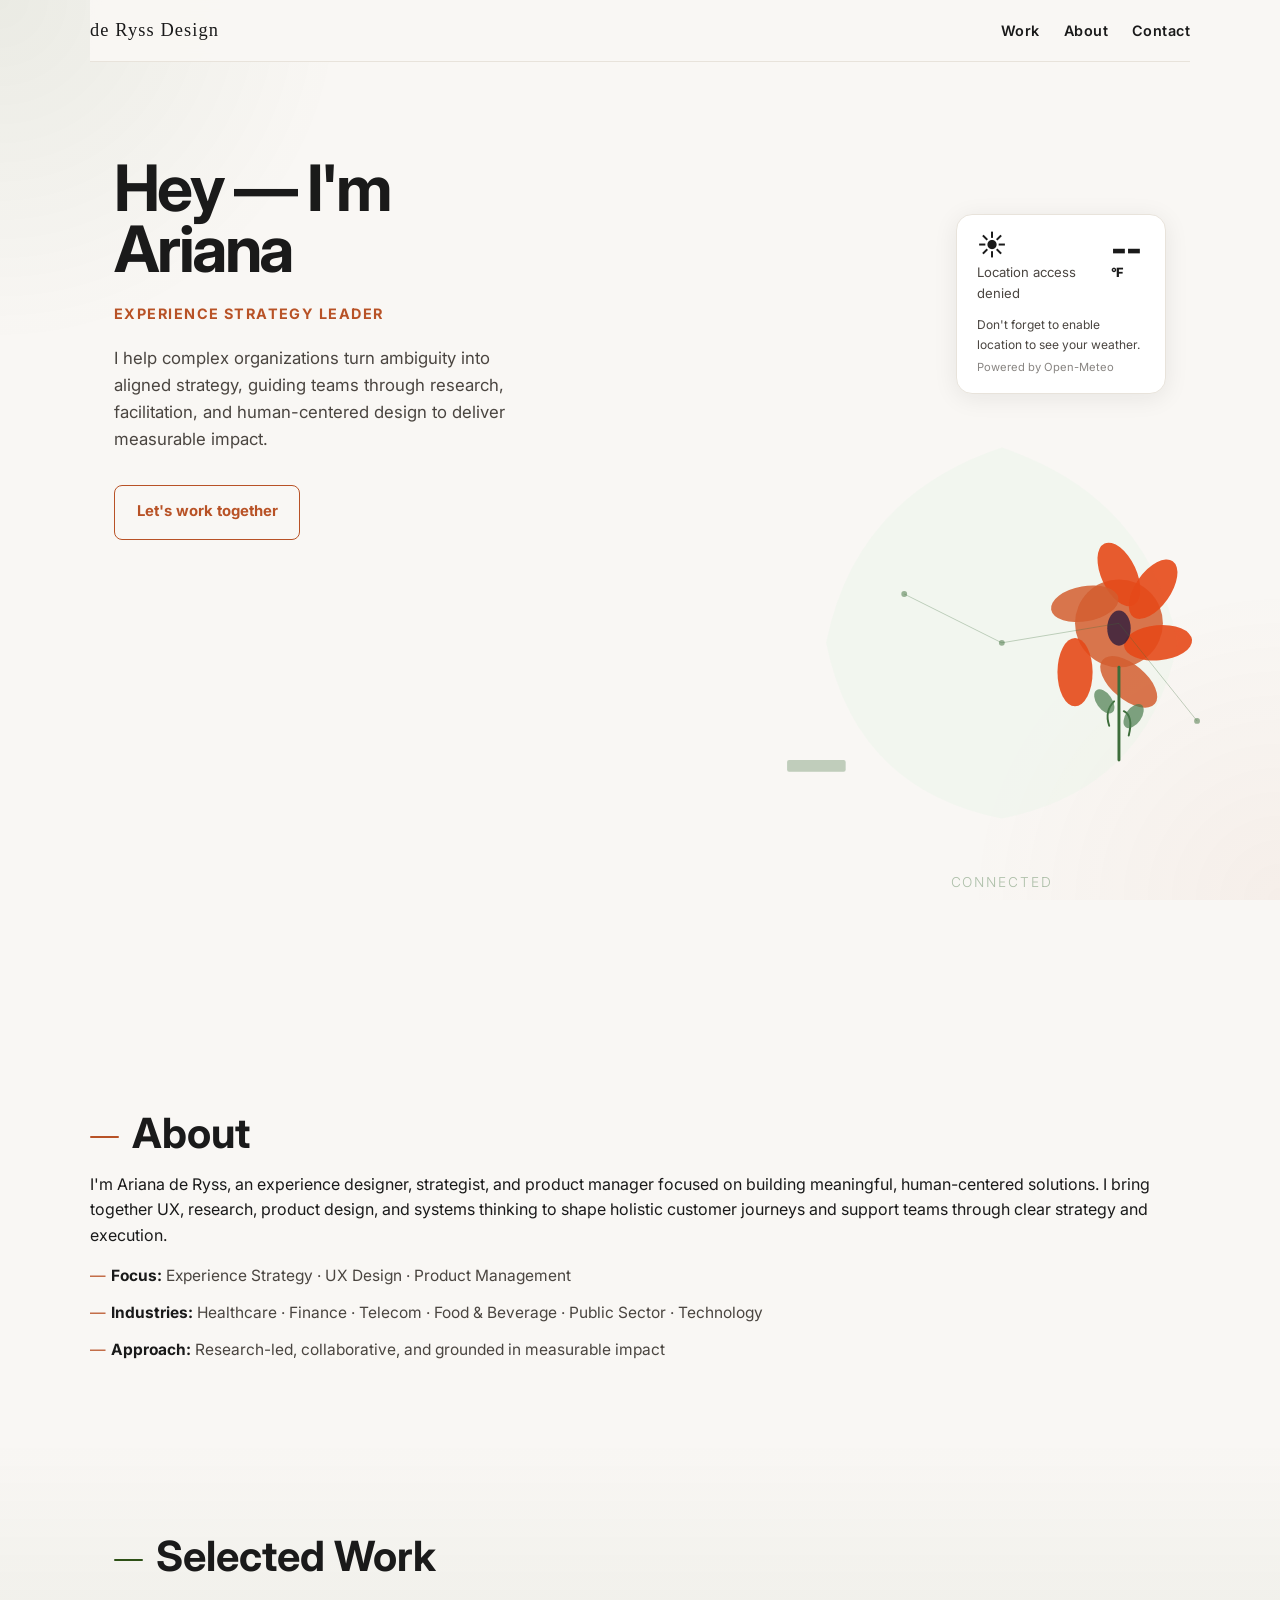
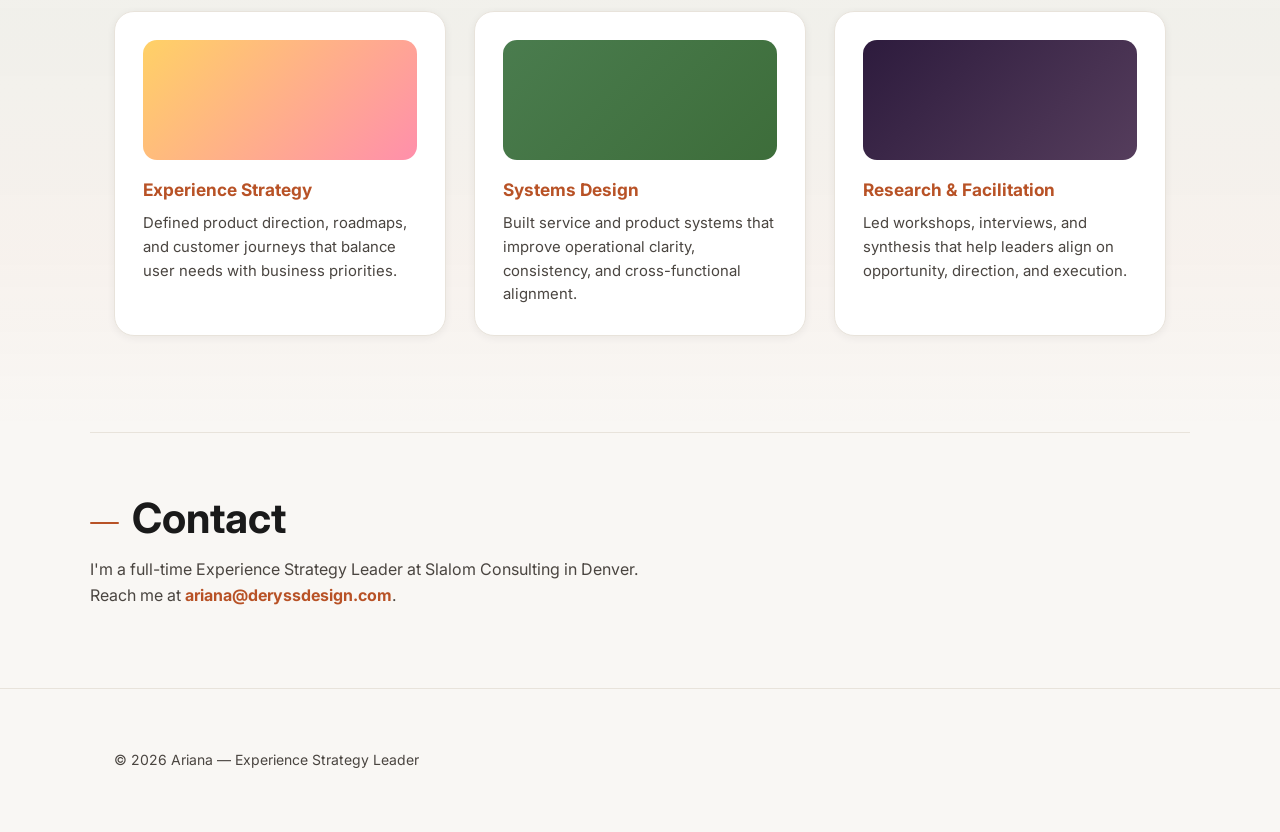
==== commit 3d23dc45: "Update contact and work pages to reflect new title and role; implement dynamic year in footer - Chan" ====
--- a/index.html
+++ b/index.html
@@ -3,10 +3,10 @@
 <head>
 	<meta charset="utf-8">
 	<meta name="viewport" content="width=device-width, initial-scale=1">
-	<title>Ariana — Experience Designer</title>
+	<title>Ariana — Experience Strategy Leader</title>
 	<link href="https://fonts.googleapis.com/css2?family=Inter:wght@300;400;600;800&display=swap" rel="stylesheet">
 	<link rel="stylesheet" href="css/style.css">
-	<meta name="description" content="Ariana de Ryss is an experience designer, strategist, and product manager creating human-centered solutions across complex organizations.">
+	<meta name="description" content="Ariana de Ryss is an experience strategy leader creating human-centered solutions across complex organizations.">
 </head>
 <body>
 	<header class="site-header">
@@ -37,7 +37,7 @@
 							<div class="weather-temp"><span id="weather-temp">--</span><sup>°F</sup></div>
 						</div>
 						<p id="weather-location">Allow location access to show your local forecast.</p>
-						<p class="weather-note">Powered by Open-Meteo, updated from your browser.</p>
+						<p class="weather-note">Powered by Open-Meteo</p>
 					</div>
 					<svg viewBox="0 0 600 600" xmlns="http://www.w3.org/2000/svg" class="blob">
 						<defs>
@@ -156,7 +156,7 @@
 	</main>
 
 	<footer class="site-footer">
-		<div class="container">© <span id="year">2026</span> Ariana — Experience Designer</div>
+		<div class="container">© <span id="year">2026</span> Ariana &mdash; Experience Strategy Leader</div>
 	</footer>
 	<script src="js/app.js" defer></script>
 </body>
--- a/css/style.css
+++ b/css/style.css
@@ -1,137 +1,491 @@
-:root{
-  --bg:#f9f7f4;
-  --surface:#ffffff;
-  --surface-soft:#f4f1ec;
-  --border:#e8e3db;
-  --text:#1a1a1a;
-  --muted:#4a4540;
-  --accent:#b85226;
-  --accent-alt:#3d6d3a;
-  --accent-dark:#1d1b19;
-  --green-light:#e8f5e9;
-  --green-dark:#2d5016;
-  --max-width:1100px;
-  font-family: 'Inter', system-ui, -apple-system, 'Segoe UI', Roboto, 'Helvetica Neue', Arial, sans-serif;
-}
-*{box-sizing:border-box}
-html,body{height:100%}
-body{
-  margin:0;
-  background:var(--bg);
-  color:var(--text);
-  -webkit-font-smoothing:antialiased;
-  -moz-osx-font-smoothing:grayscale;
-  line-height:1.6;
-}
-body::before{
-  content:'';
-  position:fixed;
-  inset:0;
-  background:radial-gradient(circle at top left, rgba(61,109,58,.08), transparent 22%), radial-gradient(circle at bottom right, rgba(211,93,47,.06), transparent 20%);
-  pointer-events:none;
-}
-.container{max-width:var(--max-width);margin:0 auto;padding:2rem 1.5rem}
-.nav{display:flex;align-items:center;justify-content:space-between;padding:1rem 0;border-bottom:1px solid var(--border);background:rgba(248,245,239,0.95);backdrop-filter:blur(10px);position:sticky;top:0;z-index:10}
-.brand{font-family:'Bodoni MT', 'Garamond', serif;font-weight:400;font-size:1.15rem;letter-spacing:0.06em;color:var(--text);text-decoration:none;display:inline-block;}
-.brand:hover{color:var(--accent);}
-.nav-links{list-style:none;margin:0;padding:0;display:flex;gap:1.5rem}
-.nav-links a{color:var(--text);text-decoration:none;font-weight:600;letter-spacing:0.02em}
-.nav-links a:hover{color:var(--accent)}
-
-.hero{padding:4rem 0 5rem}
-.hero-inner{display:grid;grid-template-columns:1fr 1fr;gap:3rem;align-items:start;}
-.hero-copy h1{font-size:4rem;line-height:0.95;margin:0;max-width:12ch;letter-spacing:-0.04em}
-.role{color:var(--accent);font-size:0.95rem;font-weight:700;letter-spacing:0.08em;text-transform:uppercase;margin:0 0 0.75rem;}
-.role-subtitle{color:var(--accent-alt);font-size:0.98rem;font-weight:600;margin:0 0 1rem;max-width:50ch;}
-.lede{color:#333333;max-width:44ch;font-size:1.05rem;margin:1.5rem 0 2rem;}
-.btn{display:inline-flex;align-items:center;gap:0.5rem;padding:0.95rem 1.4rem;border:1px solid var(--accent);background:transparent;color:var(--accent);border-radius:8px;text-decoration:none;font-weight:700;transition:transform .22s,background .22s,color .22s}
-.btn:hover{transform:translateY(-2px);background:var(--accent);color:#ffffff}
-.hero-art{display:flex;flex-direction:column;align-items:flex-end;gap:1.5rem;justify-content:flex-start;position:sticky;top:6.5rem;align-self:start;}
-.blob{width:100%;height:auto;max-width:500px;}
-
-.weather-card{background:rgba(255,255,255,.05);border:1px solid rgba(255,255,255,.08);border-radius:22px;padding:1.5rem;max-width:210px;box-shadow:0 24px 50px rgba(2,6,23,0.25);position:sticky;top:6.5rem;align-self:start;margin-left:auto;}
-.weather-top{display:flex;justify-content:space-between;align-items:flex-start;gap:1rem;}
-.weather-emoji{font-size:2.3rem;line-height:1;display:block;}
-.weather-summary{color:#2f3945;font-size:0.97rem;margin-top:0.15rem;display:block;max-width:220px;}
-.weather-temp{font-size:3rem;font-weight:800;letter-spacing:-0.04em;line-height:1;}
-.weather-temp sup{font-size:1rem;vertical-align:text-top;}
-#weather-location{color:#2f3945;font-size:0.96rem;margin:1rem 0 0;}
-.weather-card p:not(#weather-location){margin:1rem 0 0;color:#cbd5e1;}
-.weather-note{color:#94a3b8;font-size:0.78rem;margin-top:0.9rem;}
-
-.about, .work, .contact{padding:4rem 0}
-.section-title{font-size:0.95rem;text-transform:uppercase;letter-spacing:0.26em;color:var(--muted);margin:0 0 1rem;}
-.about h2, .work h2, .contact h2{font-size:2.7rem;margin:0 0 1rem;line-height:1.05;}
-.about h2::before{content:'';display:inline-block;width:1.8rem;height:2px;background:var(--accent);margin-right:0.8rem;border-radius:1px;vertical-align:middle;}
-.work h2::before{content:'';display:inline-block;width:1.8rem;height:2px;background:var(--accent-alt);margin-right:0.8rem;border-radius:1px;vertical-align:middle;}
-.contact h2::before{content:'';display:inline-block;width:1.8rem;height:2px;background:var(--accent);margin-right:0.8rem;border-radius:1px;vertical-align:middle;}
-.about-list{margin:2rem 0 0;padding:0;list-style:none;color:var(--muted)}
-.about-list li{margin:0.85rem 0;padding-left:1.3rem;position:relative;font-size:0.98rem;color:#333333;}
-.about-list li:before{content:'—';position:absolute;left:0;top:0;color:var(--accent)}
-
-.about-page{padding-top:3rem}
-.about-intro{display:grid;grid-template-columns:320px 1fr;gap:2rem;align-items:start;margin-bottom:2rem}
-.about-portrait-card{background:var(--surface);border:1px solid var(--border);border-radius:24px;padding:1rem;box-shadow:0 25px 50px rgba(29,27,25,0.06)}
-.about-portrait{display:block;width:100%;height:auto;border-radius:18px;aspect-ratio:3/4;object-fit:cover;background:var(--surface-soft)}
-.portrait-caption{margin:0.85rem 0 0;color:var(--muted);font-size:0.92rem;letter-spacing:0.04em;text-transform:uppercase}
-.about-copy h1{font-size:3rem;line-height:1;letter-spacing:-0.04em;margin:0 0 1.25rem;max-width:12ch}
-.about-copy p{max-width:66ch}
-.about-detail-grid{display:grid;grid-template-columns:repeat(2,minmax(0,1fr));gap:1.5rem;margin:2rem 0}
-.about-panel{background:var(--surface);border:1px solid var(--border);border-radius:24px;padding:1.5rem;box-shadow:0 25px 50px rgba(29,27,25,0.05)}
-.about-panel h2{font-size:1.45rem;margin:0 0 0.9rem;line-height:1.15}
-.about-panel p{margin:0 0 1rem;color:#333333;}
-.about-panel p:last-child{margin-bottom:0}
-.about-clients p{margin-bottom:1rem}
-.about-superpowers{background:rgba(61,109,58,.05);border:1px solid rgba(61,109,58,.2)}
-.about-superpowers h2{color:var(--accent-alt)}
-.about-panel strong{color:var(--accent)}
-.client-grid{display:flex;flex-wrap:wrap;gap:0.7rem}
-.client-grid span{display:inline-flex;align-items:center;padding:0.55rem 0.8rem;border-radius:999px;border:1px solid var(--border);background:var(--surface-soft);font-size:0.92rem;font-weight:600;color:var(--accent)}
-.client-logos{gap:1.2rem;align-items:center;justify-content:flex-start;}
-.client-logos img{height:40px;width:auto;max-width:120px;object-fit:contain;filter:grayscale(100%);opacity:0.85;transition:opacity .22s;cursor:pointer;}
-.client-logos img:hover{opacity:1;}
-
-.work{background:linear-gradient(180deg, transparent 0%, rgba(61,109,58,0.04) 30%, rgba(211,93,47,0.03) 70%, transparent 100%);}
-.work .grid{display:grid;grid-template-columns:repeat(3,minmax(0,1fr));gap:1.75rem;margin-top:2rem}
-.card{background:var(--surface);border:1px solid var(--border);border-radius:20px;padding:1.75rem;box-shadow:0 25px 50px rgba(29,27,25,0.06);transition:transform .28s,box-shadow .28s;border-radius:24px}
-.card:hover{transform:translateY(-6px);box-shadow:0 30px 60px rgba(29,27,25,0.12)}
-.card-visual{height:126px;border-radius:18px;margin-bottom:1rem}
-.card h3{margin:0 0 0.65rem;font-size:1.15rem;color:var(--accent)}
-.card p{margin:0;color:var(--muted);font-size:0.97rem;}
-
-.contact{border-top:1px solid var(--border)}
-.contact a{color:var(--accent);text-decoration:none;font-weight:700}
-.contact a:hover{color:var(--accent-alt)}
-
-.site-footer{padding:2rem 0;color:var(--muted);font-size:0.95rem;border-top:1px solid var(--border);background:transparent;}
-
-@media (max-width:1000px){
-  .hero-inner{grid-template-columns:1fr}
-  .hero-copy h1{font-size:3.2rem;}
-  .work .grid{grid-template-columns:repeat(2,minmax(0,1fr));}
-  .about-intro{grid-template-columns:1fr}
-  .hero-art{position:static;align-items:flex-end;gap:2rem}
-  .weather-card{position:static;max-width:210px}
-  .blob{max-width:450px;}
-}
-@media (max-width:700px){
-  .container{padding:1.25rem}
-  .nav{padding:0.75rem 0;}
-  .nav-links{gap:1rem;font-size:0.9rem;}
-  .hero{padding:3rem 0 4rem}
-  .hero-copy h1{font-size:2.6rem;}
-  .work .grid{grid-template-columns:1fr;}
-  .about-detail-grid{grid-template-columns:1fr}
-  .about-copy h1{font-size:2.2rem;max-width:none}
-  .about-intro{gap:1.25rem}
-  .weather-card{max-width:none;width:100%}
-  .blob{max-width:100%;}
-  .hero-art{align-items:center;}
-}
-@media (max-width:500px){
-  .weather-card{padding:1.25rem;}
-  .weather-top{flex-direction:column;align-items:flex-start;}
-  .weather-temp{font-size:2.4rem;}
-}
-
-a:focus{outline:3px solid rgba(211,93,47,0.4);outline-offset:3px}
+/* ============================================================
+   de Ryss Design — Design System
+   WCAG AA compliant (4.5:1 minimum contrast on body text)
+   ============================================================ */
+
+/* ── Custom Properties ──────────────────────────────────────── */
+:root {
+  --bg:           #f9f7f4;
+  --surface:      #ffffff;
+  --surface-soft: #f4f1ec;
+  --border:       #e8e3db;
+  --text:         #1a1a1a;   /* 16:1 on --bg — AAA */
+  --muted:        #4a4540;   /* 7.2:1 on --bg — AAA */
+  --accent:       #b85226;   /* 4.7:1 on white — AA */
+  --accent-alt:   #2d5016;   /* 8.1:1 on white — AAA */
+
+  --max-width:   1100px;
+  --nav-height:  4rem;
+  --radius-sm:   8px;
+  --radius-md:   16px;
+  --radius-lg:   20px;
+  --shadow-sm:   0 2px 8px rgba(29,27,25,.06);
+  --shadow-md:   0 4px 24px rgba(29,27,25,.08);
+  --shadow-lg:   0 12px 40px rgba(29,27,25,.12);
+
+  font-family: 'Inter', system-ui, -apple-system, 'Segoe UI', Roboto,
+               'Helvetica Neue', Arial, sans-serif;
+}
+
+/* ── Reset ──────────────────────────────────────────────────── */
+*, *::before, *::after { box-sizing: border-box; }
+
+body {
+  margin: 0;
+  background: var(--bg);
+  color: var(--text);
+  -webkit-font-smoothing: antialiased;
+  -moz-osx-font-smoothing: grayscale;
+  line-height: 1.6;
+}
+
+img { max-width: 100%; height: auto; display: block; }
+
+body::before {
+  content: '';
+  position: fixed;
+  inset: 0;
+  z-index: -1;
+  background:
+    radial-gradient(circle at top left,  rgba(45,80,22,.07),  transparent 22%),
+    radial-gradient(circle at bottom right, rgba(184,82,38,.05), transparent 20%);
+  pointer-events: none;
+}
+
+:focus-visible {
+  outline: 3px solid var(--accent);
+  outline-offset: 3px;
+  border-radius: 2px;
+}
+
+/* ── Layout ─────────────────────────────────────────────────── */
+.container {
+  max-width: var(--max-width);
+  margin: 0 auto;
+  padding: 2rem 1.5rem;
+}
+
+/* ── Navigation ─────────────────────────────────────────────── */
+.nav {
+  display: flex;
+  align-items: center;
+  justify-content: space-between;
+  padding: 1rem 0;
+  border-bottom: 1px solid var(--border);
+  background: rgba(249,247,244,.95);
+  backdrop-filter: blur(10px);
+  -webkit-backdrop-filter: blur(10px);
+  position: sticky;
+  top: 0;
+  z-index: 100;
+}
+
+.brand {
+  font-family: 'Bodoni MT', 'Bodoni 72', 'Garamond', Georgia, serif;
+  font-weight: 400;
+  font-size: 1.15rem;
+  letter-spacing: .06em;
+  color: var(--text);
+  text-decoration: none;
+  transition: color .2s;
+}
+
+.brand:hover { color: var(--accent); }
+
+.nav-links { list-style: none; margin: 0; padding: 0; display: flex; gap: 1.5rem; }
+
+.nav-links a {
+  color: var(--text);
+  text-decoration: none;
+  font-weight: 600;
+  font-size: .9rem;
+  letter-spacing: .03em;
+  transition: color .2s;
+}
+
+.nav-links a:hover { color: var(--accent); }
+
+/* ── Hero ───────────────────────────────────────────────────── */
+.hero { padding: 4rem 0 5rem; overflow: hidden; }
+
+.hero-inner {
+  display: grid;
+  grid-template-columns: 1fr 1.4fr;
+  gap: 3rem;
+  align-items: start;
+}
+
+.hero-copy h1 {
+  font-size: 4rem;
+  line-height: .95;
+  margin: 0;
+  max-width: 12ch;
+  letter-spacing: -.04em;
+}
+
+/* Extra space between h1 and role label */
+.role {
+  color: var(--accent);
+  font-size: .9rem;
+  font-weight: 700;
+  letter-spacing: .1em;
+  text-transform: uppercase;
+  margin: 1.4rem 0 .75rem;
+}
+
+.role-subtitle {
+  color: var(--accent-alt);
+  font-size: .97rem;
+  font-weight: 600;
+  margin: 0 0 1rem;
+  max-width: 50ch;
+}
+
+.lede {
+  color: var(--muted);
+  max-width: 44ch;
+  font-size: 1.05rem;
+  margin: 1.25rem 0 2rem;
+}
+
+/* Hero art: weather card at top-right, SVG below and larger */
+.hero-art {
+  display: flex;
+  flex-direction: column;
+  align-items: flex-end;
+  gap: .75rem;
+  align-self: start;
+}
+
+/* ~2x the previous 500px cap; intentional right bleed via overflow:hidden on .hero */
+.blob {
+  width: 100%;
+  height: auto;
+  max-width: 960px;
+  margin-right: -22%;
+}
+
+/* ── Weather Card ───────────────────────────────────────────── */
+.weather-card {
+  background: var(--surface);
+  border: 1px solid var(--border);
+  border-radius: var(--radius-md);
+  padding: 1rem 1.25rem;
+  width: 210px;
+  flex-shrink: 0;
+  box-shadow: var(--shadow-md);
+  /* Sticky within hero-art column; SVG scrolls out below it */
+  position: sticky;
+  top: calc(var(--nav-height) + 1.5rem);
+  z-index: 4;
+  align-self: flex-end;
+}
+
+.weather-top { display: flex; justify-content: space-between; align-items: flex-start; gap: .5rem; }
+
+.weather-emoji { font-size: 1.8rem; line-height: 1; display: block; }
+
+.weather-summary { color: var(--muted); font-size: .82rem; margin-top: .1rem; display: block; }
+
+.weather-temp { font-size: 2.2rem; font-weight: 800; letter-spacing: -.04em; line-height: 1; color: var(--text); }
+
+.weather-temp sup { font-size: .8rem; vertical-align: text-top; }
+
+#weather-location { color: var(--muted); font-size: .75rem; margin: .6rem 0 0; }
+
+.weather-note { color: var(--muted); font-size: .7rem; margin: .35rem 0 0; opacity: .65; }
+
+/* ── Buttons & Links ────────────────────────────────────────── */
+.btn {
+  display: inline-flex;
+  align-items: center;
+  gap: .5rem;
+  padding: .9rem 1.35rem;
+  border: 1.5px solid var(--accent);
+  background: transparent;
+  color: var(--accent);
+  border-radius: var(--radius-sm);
+  text-decoration: none;
+  font-weight: 700;
+  font-size: .93rem;
+  transition: transform .2s, background .2s, color .2s;
+}
+
+.btn:hover { transform: translateY(-2px); background: var(--accent); color: #fff; }
+
+.btn--sm { padding: .55rem .9rem; font-size: .85rem; }
+
+.link-arrow { color: var(--accent); font-weight: 700; font-size: .93rem; text-decoration: none; transition: color .2s; }
+
+.link-arrow:hover { color: var(--accent-alt); }
+
+/* ── Section Shared ─────────────────────────────────────────── */
+.about, .work, .contact { padding: 4rem 0; }
+
+.section-title {
+  font-size: .85rem;
+  text-transform: uppercase;
+  letter-spacing: .28em;
+  color: var(--muted);
+  margin: 0 0 .75rem;
+}
+
+.about h2, .work h2, .contact h2 { font-size: 2.6rem; margin: 0 0 1rem; line-height: 1.05; }
+
+.about h2::before,
+.contact h2::before {
+  content: '';
+  display: inline-block;
+  width: 1.8rem;
+  height: 2px;
+  background: var(--accent);
+  margin-right: .8rem;
+  border-radius: 1px;
+  vertical-align: middle;
+}
+
+.work h2::before {
+  content: '';
+  display: inline-block;
+  width: 1.8rem;
+  height: 2px;
+  background: var(--accent-alt);
+  margin-right: .8rem;
+  border-radius: 1px;
+  vertical-align: middle;
+}
+
+.about-list { margin: 1rem 0 0; padding: 0; list-style: none; }
+
+.about-list li {
+  margin: .8rem 0;
+  padding-left: 1.3rem;
+  position: relative;
+  font-size: .97rem;
+  color: var(--muted);
+  line-height: 1.55;
+}
+
+.about-list li::before { content: '—'; position: absolute; left: 0; top: 0; color: var(--accent); }
+
+.about-list strong { color: var(--text); }
+
+/* ── About Page Layout ──────────────────────────────────────── */
+.about-page { padding-top: 2.5rem; }
+
+.about-intro {
+  display: grid;
+  grid-template-columns: 285px 1fr;
+  gap: 2.5rem;
+  align-items: start;
+  margin-bottom: 2rem;
+}
+
+.about-portrait-card {
+  background: var(--surface);
+  border: 1px solid var(--border);
+  border-radius: var(--radius-lg);
+  padding: .875rem;
+  box-shadow: var(--shadow-md);
+}
+
+.about-portrait {
+  width: 100%;
+  height: auto;
+  border-radius: 14px;
+  aspect-ratio: 3 / 4;
+  object-fit: cover;
+  background: var(--surface-soft);
+}
+
+.portrait-caption { margin: .7rem 0 0; color: var(--muted); font-size: .82rem; letter-spacing: .05em; text-transform: uppercase; }
+
+.about-copy h1 { font-size: 2.75rem; line-height: 1.05; letter-spacing: -.03em; margin: 0 0 .6rem; }
+
+.about-copy > p { max-width: 66ch; }
+
+.about-detail-grid {
+  display: grid;
+  grid-template-columns: repeat(2, minmax(0,1fr));
+  gap: 1.5rem;
+  margin: 0 0 1.5rem;
+}
+
+.about-panel {
+  background: var(--surface);
+  border: 1px solid var(--border);
+  border-radius: var(--radius-lg);
+  padding: 1.75rem;
+  box-shadow: var(--shadow-sm);
+  margin-bottom: 1.5rem;
+}
+
+.about-panel h2 { font-size: 1.3rem; margin: 0 0 .85rem; line-height: 1.2; color: var(--text); }
+
+.about-panel p { margin: 0 0 .9rem; color: var(--muted); font-size: .97rem; }
+
+.about-panel p:last-child { margin-bottom: 0; }
+
+.about-panel strong { color: var(--text); font-weight: 700; }
+
+/* Superpowers — green tint */
+.about-superpowers { background: rgba(45,80,22,.04); border-color: rgba(45,80,22,.18); }
+.about-superpowers h2 { color: var(--accent-alt); }
+
+/* Toolkit — warm tint */
+.about-tools {
+  background: linear-gradient(135deg, rgba(184,82,38,.04) 0%, rgba(45,80,22,.04) 100%);
+  border-color: rgba(184,82,38,.18);
+}
+.about-tools h2 { color: var(--accent); }
+
+/* ── Tools Grid ─────────────────────────────────────────────── */
+.tools-grid {
+  display: grid;
+  grid-template-columns: repeat(auto-fit, minmax(155px,1fr));
+  gap: 1rem;
+  margin-top: 1.25rem;
+}
+
+.tool-item {
+  background: var(--surface);
+  border: 1px solid var(--border);
+  border-radius: 10px;
+  padding: 1rem;
+  text-align: center;
+  transition: border-color .2s, box-shadow .2s;
+}
+
+.tool-item:hover { border-color: var(--accent); box-shadow: 0 4px 12px rgba(184,82,38,.1); }
+
+.tool-name { font-weight: 700; font-size: .92rem; color: var(--text); margin: 0 0 .3rem; display: block; }
+
+.tool-desc { font-size: .8rem; color: var(--muted); margin: 0; line-height: 1.4; }
+
+/* ── Industry tags ──────────────────────────────────────────── */
+.client-grid { display: flex; flex-wrap: wrap; gap: .55rem; margin-top: 1rem; }
+
+.client-grid span {
+  display: inline-flex;
+  align-items: center;
+  padding: .4rem .75rem;
+  border-radius: var(--radius-sm);
+  border: 1px solid var(--border);
+  background: var(--surface-soft);
+  font-size: .85rem;
+  font-weight: 600;
+  color: var(--text);
+}
+
+/* ── Client chips (favicon + name) ─────────────────────────── */
+.client-chips { display: flex; flex-wrap: wrap; gap: .55rem; margin-top: 1rem; }
+
+.client-chip {
+  display: inline-flex;
+  align-items: center;
+  gap: .4rem;
+  padding: .35rem .7rem .35rem .4rem;
+  border: 1px solid var(--border);
+  border-radius: var(--radius-sm);
+  background: var(--surface-soft);
+  font-size: .82rem;
+  font-weight: 600;
+  color: var(--text);
+  transition: border-color .2s;
+  white-space: nowrap;
+}
+
+.client-chip:hover { border-color: var(--accent); }
+
+.client-chip img {
+  width: 18px;
+  height: 18px;
+  border-radius: 3px;
+  object-fit: contain;
+  flex-shrink: 0;
+  background: var(--surface);
+}
+
+/* Experience list — more breathing room for multi-line entries */
+.experience-list li { margin: 1.2rem 0; }
+.experience-list li:first-child { margin-top: 0; }
+
+/* ── Work Cards ─────────────────────────────────────────────── */
+.work {
+  background: linear-gradient(180deg,
+    transparent 0%,
+    rgba(45,80,22,.04) 30%,
+    rgba(184,82,38,.03) 70%,
+    transparent 100%
+  );
+}
+
+.work .grid {
+  display: grid;
+  grid-template-columns: repeat(3,minmax(0,1fr));
+  gap: 1.75rem;
+  margin-top: 2rem;
+}
+
+.card {
+  background: var(--surface);
+  border: 1px solid var(--border);
+  border-radius: var(--radius-lg);
+  padding: 1.75rem;
+  box-shadow: var(--shadow-sm);
+  transition: transform .25s, box-shadow .25s;
+}
+
+.card:hover { transform: translateY(-5px); box-shadow: var(--shadow-lg); }
+
+.card-visual { height: 120px; border-radius: 14px; margin-bottom: 1rem; }
+
+.card h3 { margin: 0 0 .55rem; font-size: 1.08rem; color: var(--accent); }
+
+.card h3 a { color: inherit; text-decoration: none; }
+.card h3 a:hover { text-decoration: underline; }
+
+.card p { margin: 0; color: var(--muted); font-size: .93rem; }
+
+/* ── Contact ────────────────────────────────────────────────── */
+.contact { border-top: 1px solid var(--border); }
+.contact a { color: var(--accent); text-decoration: none; font-weight: 700; }
+.contact a:hover { color: var(--accent-alt); }
+.contact p { color: var(--muted); max-width: 58ch; }
+
+/* ── Footer ─────────────────────────────────────────────────── */
+.site-footer { padding: 1.75rem 0; color: var(--muted); font-size: .875rem; border-top: 1px solid var(--border); }
+
+/* ── Responsive ─────────────────────────────────────────────── */
+@media (max-width: 1000px) {
+  .hero-inner { grid-template-columns: 1fr; }
+  .hero-copy h1 { font-size: 3.2rem; }
+  .hero-art { align-items: flex-end; }
+  .blob { max-width: 500px; margin-right: 0; }
+  .weather-card { position: static; width: 210px; margin-left: auto; }
+  .work .grid { grid-template-columns: repeat(2,minmax(0,1fr)); }
+  .about-intro { grid-template-columns: 1fr; }
+}
+
+@media (max-width: 700px) {
+  .container { padding: 1.25rem 1rem; }
+  .nav { padding: .75rem 0; }
+  .nav-links { gap: 1rem; }
+  .nav-links a { font-size: .85rem; }
+  .hero { padding: 2.5rem 0 3.5rem; }
+  .hero-copy h1 { font-size: 2.6rem; }
+  .blob { max-width: 100%; }
+  .work .grid { grid-template-columns: 1fr; }
+  .about-detail-grid { grid-template-columns: 1fr; }
+  .about-copy h1 { font-size: 2rem; }
+  .about-intro { gap: 1.25rem; }
+  .tools-grid { grid-template-columns: repeat(2,1fr); }
+}
+
+@media (max-width: 550px) {
+  .hero-copy h1 { font-size: 2.1rem; }
+  .weather-card { width: 100%; max-width: none; position: static; }
+  .weather-temp { font-size: 2rem; }
+  .tools-grid { grid-template-columns: 1fr; }
+  .blob { max-width: 100%; margin-right: 0; }
+}
